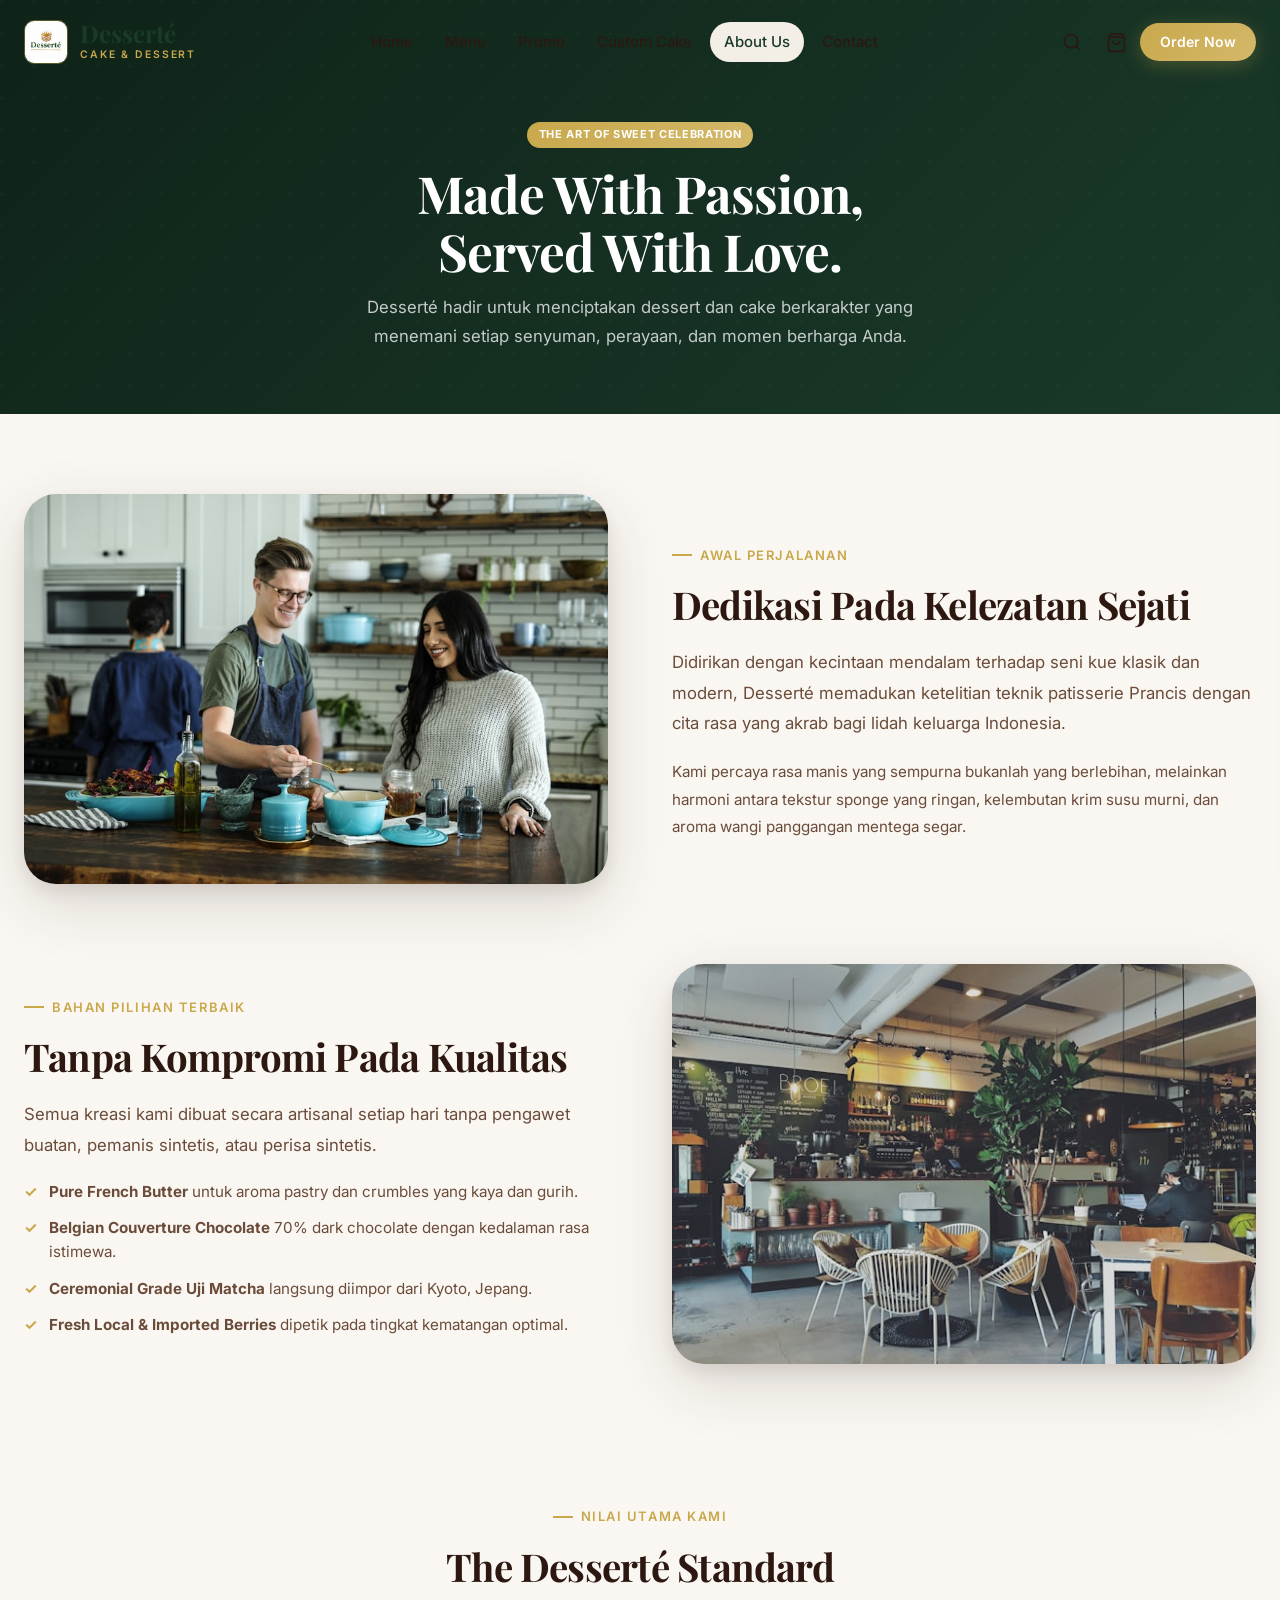
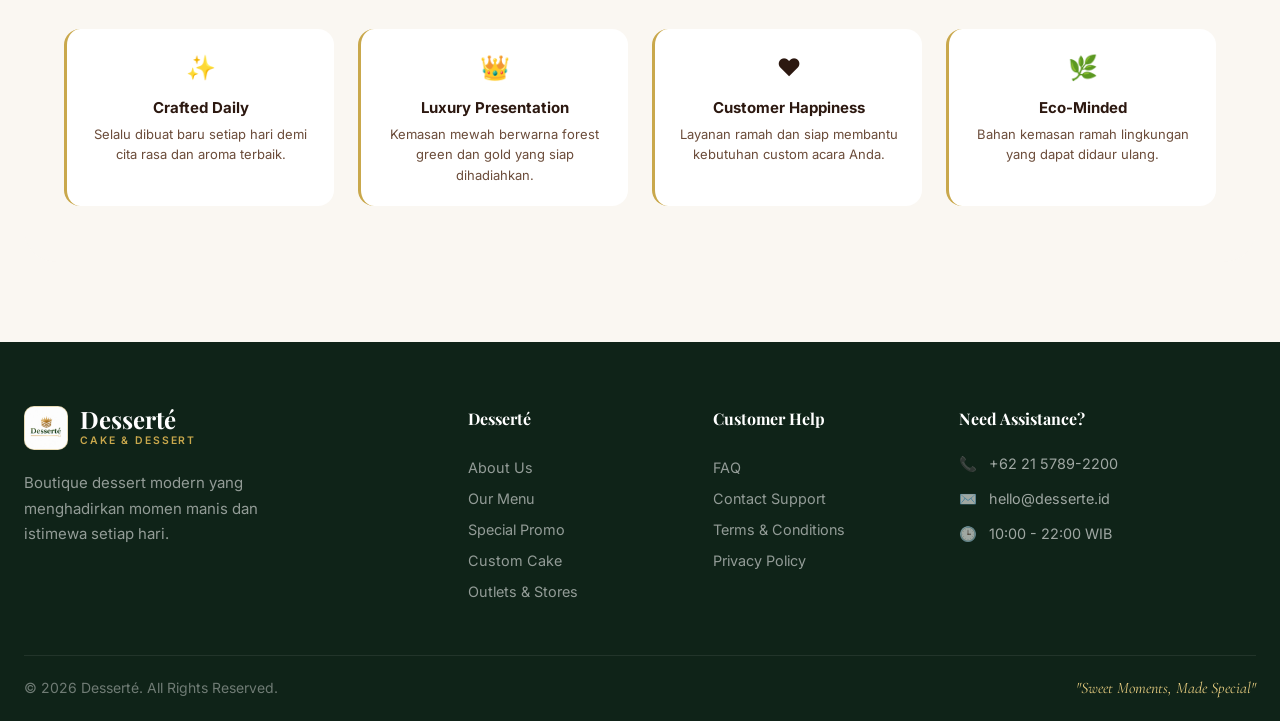
==== about.html @ 418880b2 "first commit" ====
<!DOCTYPE html>
<html lang="id">
<head>
  <meta charset="UTF-8">
  <meta name="viewport" content="width=device-width, initial-scale=1.0, viewport-fit=cover">
  <title>About Us — Desserté | Kisah & Filosofi Kami</title>
  <meta name="description" content="Ketahui kisah di balik Desserté — perpaduan teknik patisserie klasik Eropa dengan rasa modern untuk merayakan setiap momen manis Anda.">
  <link rel="icon" type="image/jpeg" href="images/logo/desserte-logo.jpg">

  <!-- Google Fonts -->
  <link rel="preconnect" href="https://fonts.googleapis.com">
  <link rel="preconnect" href="https://fonts.gstatic.com" crossorigin>
  <link href="https://fonts.googleapis.com/css2?family=Cormorant+Garamond:ital,wght@0,400;0,600;1,400;1,600&family=Inter:wght@300;400;500;600;700&family=Playfair+Display:ital,wght@0,400;0,500;0,600;0,700;1,400;1,600&display=swap" rel="stylesheet">

  <link rel="stylesheet" href="src/css/styles.css">
  <link rel="stylesheet" href="src/css/components.css">

  <style>
    .logo-badge { display: flex; align-items: center; gap: 0.75rem; }
    .logo-img { height: 44px; width: 44px; border-radius: 10px; object-fit: cover; border: 1.5px solid rgba(201,168,76,0.4); }
    .nav-brand-title { font-family: var(--font-display); font-size: 1.5rem; font-weight: 700; color: var(--color-primary); line-height: 1; }
    .nav-brand-sub { font-size: 0.65rem; letter-spacing: 0.18em; text-transform: uppercase; color: var(--color-accent); font-weight: 600; margin-top: 2px; }

    .about-hero {
      background: linear-gradient(135deg, var(--green-900) 0%, var(--green-800) 100%);
      color: #FFFFFF;
      padding: 7.5rem 0 4rem;
      text-align: center;
      position: relative;
    }
    .about-hero::after {
      content: '';
      position: absolute;
      inset: 0;
      opacity: 0.04;
      background-image: radial-gradient(circle at 2px 2px, #fff 1px, transparent 0);
      background-size: 32px 32px;
    }

    .story-grid {
      display: grid;
      grid-template-columns: 1fr 1fr;
      gap: 4rem;
      align-items: center;
      margin-bottom: 5rem;
    }
    .story-grid.reverse {
      direction: rtl;
    }
    .story-grid.reverse > * {
      direction: ltr;
    }
    @media (max-width: 850px) {
      .story-grid, .story-grid.reverse {
        grid-template-columns: 1fr;
        gap: 2rem;
        direction: ltr;
      }
    }
  </style>
</head>
<body>

  <!-- Sticky Navbar -->
  <header id="navbar" class="scrolled">
    <div class="navbar-inner">
      <a href="index.html" class="nav-logo" aria-label="Desserté Home">
        <div class="logo-badge">
          <img src="images/logo/desserte-logo.jpg" alt="Desserté Logo" class="logo-img">
          <div>
            <div class="nav-brand-title">Desserté</div>
            <div class="nav-brand-sub">Cake & Dessert</div>
          </div>
        </div>
      </a>

      <nav class="nav-links">
        <a href="index.html" class="nav-link">Home</a>
        <a href="menu.html" class="nav-link">Menu</a>
        <a href="promo.html" class="nav-link">Promo</a>
        <a href="cake.html" class="nav-link">Custom Cake</a>
        <a href="about.html" class="nav-link active">About Us</a>
        <a href="contact.html" class="nav-link">Contact</a>
      </nav>

      <div class="nav-actions">
        <button class="nav-actions-icon" id="search-btn" aria-label="Search">
          <svg width="20" height="20" viewBox="0 0 24 24" fill="none" stroke="currentColor" stroke-width="2"><circle cx="11" cy="11" r="8"/><line x1="21" y1="21" x2="16.65" y2="16.65"/></svg>
        </button>
        <button class="nav-actions-icon" data-action="open-cart" aria-label="Open Cart">
          <svg width="21" height="21" viewBox="0 0 24 24" fill="none" stroke="currentColor" stroke-width="2"><path d="M6 2L3 6v14a2 2 0 002 2h14a2 2 0 002-2V6l-3-4z"/><line x1="3" y1="6" x2="21" y2="6"/><path d="M16 10a4 4 0 01-8 0"/></svg>
          <span class="cart-badge">0</span>
        </button>
        <a href="menu.html" class="btn btn-gold btn-sm hide-mobile">Order Now</a>
        <button id="hamburger" aria-label="Open menu">
          <span></span><span></span><span></span>
        </button>
      </div>
    </div>
  </header>

  <!-- Mobile Drawer Menu -->
  <div id="mobile-menu-overlay"></div>
  <aside id="mobile-menu-drawer">
    <div class="mobile-menu-header">
      <div class="logo-badge">
        <img src="images/logo/desserte-logo.jpg" alt="Desserté" class="logo-img">
        <div>
          <div class="nav-brand-title">Desserté</div>
          <div class="nav-brand-sub">Cake & Dessert</div>
        </div>
      </div>
      <button id="mobile-menu-close" class="btn-icon btn-ghost">✕</button>
    </div>
    <nav style="flex:1;">
      <a href="index.html" class="mobile-nav-link">Home</a>
      <a href="menu.html" class="mobile-nav-link">Menu & Katalog</a>
      <a href="promo.html" class="mobile-nav-link">Special Offers</a>
      <a href="cake.html" class="mobile-nav-link">Custom Cake</a>
      <a href="about.html" class="mobile-nav-link">About Us</a>
      <a href="contact.html" class="mobile-nav-link">Outlets & Stores</a>
      <a href="admin.html" class="mobile-nav-link" style="color:var(--color-accent);font-weight:600">Admin Dashboard</a>
    </nav>
  </aside>

  <!-- Header -->
  <section class="about-hero">
    <div class="container" style="position:relative;z-index:2">
      <span class="badge badge-gold" style="margin-bottom:1rem">The Art of Sweet Celebration</span>
      <h1 class="text-display" style="font-size:clamp(2.25rem,4vw,3.75rem);font-weight:700;margin-bottom:0.75rem">
        Made With Passion,<br>Served With Love.
      </h1>
      <p style="color:rgba(255,255,255,0.75);max-width:620px;margin:0 auto;font-size:1.05rem;line-height:1.7">
        Desserté hadir untuk menciptakan dessert dan cake berkarakter yang menemani setiap senyuman, perayaan, dan momen berharga Anda.
      </p>
    </div>
  </section>

  <!-- Main Content -->
  <main class="section">
    <div class="container">
      
      <!-- Story Block 1 -->
      <div class="story-grid">
        <div style="border-radius:var(--radius-xl);overflow:hidden;box-shadow:var(--shadow-xl);max-height:480px">
          <img src="images/about/chef-baking.jpg" alt="Desserté Pastry Kitchen" style="width:100%;height:100%;object-fit:cover">
        </div>
        <div>
          <span class="section-tag">Awal Perjalanan</span>
          <h2 class="section-title">Dedikasi Pada Kelezatan Sejati</h2>
          <p style="color:var(--color-text-muted);line-height:1.8;margin:1.25rem 0;font-size:1.05rem">
            Didirikan dengan kecintaan mendalam terhadap seni kue klasik dan modern, Desserté memadukan ketelitian teknik patisserie Prancis dengan cita rasa yang akrab bagi lidah keluarga Indonesia.
          </p>
          <p style="color:var(--color-text-muted);line-height:1.8;font-size:0.95rem">
            Kami percaya rasa manis yang sempurna bukanlah yang berlebihan, melainkan harmoni antara tekstur sponge yang ringan, kelembutan krim susu murni, dan aroma wangi panggangan mentega segar.
          </p>
        </div>
      </div>

      <!-- Story Block 2 -->
      <div class="story-grid reverse">
        <div style="border-radius:var(--radius-xl);overflow:hidden;box-shadow:var(--shadow-xl);max-height:480px">
          <img src="images/about/interior-store.jpg" alt="Desserté Boutique Interior" style="width:100%;height:100%;object-fit:cover">
        </div>
        <div>
          <span class="section-tag">Bahan Pilihan Terbaik</span>
          <h2 class="section-title">Tanpa Kompromi Pada Kualitas</h2>
          <p style="color:var(--color-text-muted);line-height:1.8;margin:1.25rem 0;font-size:1.05rem">
            Semua kreasi kami dibuat secara artisanal setiap hari tanpa pengawet buatan, pemanis sintetis, atau perisa sintetis.
          </p>
          <ul style="display:flex;flex-direction:column;gap:0.75rem;color:var(--color-text-muted);font-size:0.95rem">
            <li style="display:flex;gap:0.75rem">
              <span style="color:var(--color-accent);font-weight:bold">✓</span>
              <span><strong>Pure French Butter</strong> untuk aroma pastry dan crumbles yang kaya dan gurih.</span>
            </li>
            <li style="display:flex;gap:0.75rem">
              <span style="color:var(--color-accent);font-weight:bold">✓</span>
              <span><strong>Belgian Couverture Chocolate</strong> 70% dark chocolate dengan kedalaman rasa istimewa.</span>
            </li>
            <li style="display:flex;gap:0.75rem">
              <span style="color:var(--color-accent);font-weight:bold">✓</span>
              <span><strong>Ceremonial Grade Uji Matcha</strong> langsung diimpor dari Kyoto, Jepang.</span>
            </li>
            <li style="display:flex;gap:0.75rem">
              <span style="color:var(--color-accent);font-weight:bold">✓</span>
              <span><strong>Fresh Local & Imported Berries</strong> dipetik pada tingkat kematangan optimal.</span>
            </li>
          </ul>
        </div>
      </div>

      <!-- Four Pillars of Desserté -->
      <div style="background:var(--cream-100);border-radius:var(--radius-xl);padding:3.5rem 2.5rem;text-align:center;margin-top:2rem">
        <span class="section-tag">Nilai Utama Kami</span>
        <h2 class="section-title" style="margin-bottom:2.5rem">The Desserté Standard</h2>
        
        <div class="about-values" style="grid-template-columns:repeat(4,1fr);gap:1.5rem">
          <div class="about-value" style="background:#fff">
            <div class="about-value-icon">✨</div>
            <div class="about-value-title">Crafted Daily</div>
            <div class="about-value-text">Selalu dibuat baru setiap hari demi cita rasa dan aroma terbaik.</div>
          </div>
          <div class="about-value" style="background:#fff">
            <div class="about-value-icon">👑</div>
            <div class="about-value-title">Luxury Presentation</div>
            <div class="about-value-text">Kemasan mewah berwarna forest green dan gold yang siap dihadiahkan.</div>
          </div>
          <div class="about-value" style="background:#fff">
            <div class="about-value-icon">❤️</div>
            <div class="about-value-title">Customer Happiness</div>
            <div class="about-value-text">Layanan ramah dan siap membantu kebutuhan custom acara Anda.</div>
          </div>
          <div class="about-value" style="background:#fff">
            <div class="about-value-icon">🌿</div>
            <div class="about-value-title">Eco-Minded</div>
            <div class="about-value-text">Bahan kemasan ramah lingkungan yang dapat didaur ulang.</div>
          </div>
        </div>
      </div>

    </div>
  </main>

  <!-- Footer -->
  <footer id="footer">
    <div class="container">
      <div class="footer-top">
        <div class="footer-grid">
          <div>
            <div class="logo-badge" style="margin-bottom:1rem">
              <img src="images/logo/desserte-logo.jpg" alt="Desserté" class="logo-img" style="background:#fff">
              <div>
                <div class="nav-brand-title" style="color:#fff">Desserté</div>
                <div class="nav-brand-sub">Cake & Dessert</div>
              </div>
            </div>
            <p class="footer-brand-desc">Boutique dessert modern yang menghadirkan momen manis dan istimewa setiap hari.</p>
          </div>
          <div>
            <h4 class="footer-col-title">Desserté</h4>
            <a href="about.html" class="footer-link">About Us</a>
            <a href="menu.html" class="footer-link">Our Menu</a>
            <a href="promo.html" class="footer-link">Special Promo</a>
            <a href="cake.html" class="footer-link">Custom Cake</a>
            <a href="contact.html" class="footer-link">Outlets & Stores</a>
          </div>
          <div>
            <h4 class="footer-col-title">Customer Help</h4>
            <a href="contact.html" class="footer-link">FAQ</a>
            <a href="contact.html" class="footer-link">Contact Support</a>
            <a href="#" class="footer-link">Terms & Conditions</a>
            <a href="#" class="footer-link">Privacy Policy</a>
          </div>
          <div>
            <h4 class="footer-col-title">Need Assistance?</h4>
            <div class="footer-contact-item"><span>📞</span><span>+62 21 5789-2200</span></div>
            <div class="footer-contact-item"><span>✉️</span><span>hello@desserte.id</span></div>
            <div class="footer-contact-item"><span>🕒</span><span>10:00 - 22:00 WIB</span></div>
          </div>
        </div>
      </div>
      <div class="footer-bottom">
        <div class="footer-copyright">&copy; 2026 Desserté. All Rights Reserved.</div>
        <div class="footer-tagline">"Sweet Moments, Made Special"</div>
      </div>
    </div>
  </footer>

  <!-- Search Modal -->
  <div id="search-overlay" role="dialog" aria-modal="true">
    <div class="search-box">
      <div class="flex-between" style="margin-bottom:1rem">
        <h3 class="text-display" style="font-size:1.25rem">Search Desserté</h3>
        <button id="search-close" class="btn-icon btn-ghost">✕</button>
      </div>
      <div class="search-wrap">
        <svg class="search-icon" width="18" height="18" viewBox="0 0 24 24" fill="none" stroke="currentColor" stroke-width="2"><circle cx="11" cy="11" r="8"/><line x1="21" y1="21" x2="16.65" y2="16.65"/></svg>
        <input type="text" id="search-input" class="search-input" placeholder="Search by cake name...">
      </div>
      <div id="search-results" class="search-results-list"></div>
    </div>
  </div>

  <!-- Cart Drawer -->
  <div id="cart-overlay"></div>
  <aside id="cart-drawer">
    <div class="cart-header">
      <div class="cart-header-title">Your Sweet Cart</div>
      <button id="cart-close" class="btn-icon btn-ghost">✕</button>
    </div>
    <div id="cart-items"></div>
    <div id="cart-empty" class="empty-state" style="display:none">
      <div class="empty-state-icon">🍰</div>
      <div class="empty-state-title">Keranjang Kosong</div>
      <p class="empty-state-text">Silakan pilih produk favorit Anda.</p>
    </div>
    <div class="promo-section-cart">
      <div class="promo-input-wrap">
        <input type="text" id="promo-input" class="input-field" placeholder="Kode Promo" style="text-transform:uppercase">
        <button id="apply-promo-btn" class="btn btn-outline btn-sm">Terapkan</button>
      </div>
      <div id="cart-promo-tag"></div>
    </div>
    <div id="cart-summary-wrap">
      <div class="cart-summary-row"><span>Subtotal</span><span id="cart-subtotal">Rp 0</span></div>
      <div class="cart-summary-row" id="cart-discount-row" style="display:none;color:#059669"><span>Discount</span><span id="cart-discount">- Rp 0</span></div>
      <div class="cart-summary-row"><span>Delivery Fee</span><span id="cart-delivery">Rp 15.000</span></div>
      <div class="cart-summary-row cart-summary-total"><span>Estimated Total</span><span id="cart-total">Rp 0</span></div>
      <button id="checkout-btn" class="btn btn-primary btn-lg" style="width:100%;margin-top:1rem">Proceed to Checkout &rarr;</button>
    </div>
  </aside>

  <!-- Mobile Bottom Nav -->
  <nav id="bottom-nav">
    <div class="nav-items">
      <a href="index.html" class="nav-item">
        <svg viewBox="0 0 24 24" fill="none" stroke="currentColor" stroke-width="2"><path d="M3 9l9-7 9 7v11a2 2 0 01-2 2H5a2 2 0 01-2-2z"/><polyline points="9 22 9 12 15 12 15 22"/></svg>
        <span>Home</span>
      </a>
      <a href="menu.html" class="nav-item">
        <svg viewBox="0 0 24 24" fill="none" stroke="currentColor" stroke-width="2"><line x1="8" y1="6" x2="21" y2="6"/><line x1="8" y1="12" x2="21" y2="12"/><line x1="8" y1="18" x2="21" y2="18"/><line x1="3" y1="6" x2="3.01" y2="6"/><line x1="3" y1="12" x2="3.01" y2="12"/><line x1="3" y1="18" x2="3.01" y2="18"/></svg>
        <span>Menu</span>
      </a>
      <a href="cake.html" class="nav-item">
        <svg viewBox="0 0 24 24" fill="none" stroke="currentColor" stroke-width="2"><path d="M20 21v-8a2 2 0 00-2-2H6a2 2 0 00-2 2v8"/><path d="M4 16s.5-1 2-1 2.5 2 4 2 2.5-2 4-2 2.5 2 4 2 2.5-2 4-2 2-1 2-1"/><path d="M2 21h20"/><path d="M7 8v3"/><path d="M12 5v6"/><path d="M17 8v3"/></svg>
        <span>Custom</span>
      </a>
      <a href="promo.html" class="nav-item">
        <svg viewBox="0 0 24 24" fill="none" stroke="currentColor" stroke-width="2"><polygon points="12 2 15.09 8.26 22 9.27 17 14.14 18.18 21.02 12 17.77 5.82 21.02 7 14.14 2 9.27 8.91 8.26 12 2"/></svg>
        <span>Promo</span>
      </a>
      <button class="nav-item" data-action="open-cart" style="background:none;border:none">
        <svg viewBox="0 0 24 24" fill="none" stroke="currentColor" stroke-width="2"><path d="M6 2L3 6v14a2 2 0 002 2h14a2 2 0 002-2V6l-3-4z"/><line x1="3" y1="6" x2="21" y2="6"/><path d="M16 10a4 4 0 01-8 0"/></svg>
        <span>Cart</span>
      </button>
    </div>
  </nav>

  <div id="toast-container"></div>

  <script src="src/data/data.js"></script>
  <script src="src/js/navbar.js"></script>
  <script src="src/js/cart.js"></script>
  <script src="src/js/products.js"></script>
</body>
</html>
---- src/css/styles.css ----
/* =============================================================================
   DESSERTÉ — Global Styles
   Design System: Colors, Typography, Utilities
   ============================================================================= */

@import url('https://fonts.googleapis.com/css2?family=Playfair+Display:ital,wght@0,400;0,500;0,600;0,700;1,400;1,600&family=Inter:wght@300;400;500;600;700&family=Cormorant+Garamond:ital,wght@0,400;0,500;1,400;1,600&display=swap');

/* ---------------------------------------------------------------------------
   CSS CUSTOM PROPERTIES
   --------------------------------------------------------------------------- */

:root {
  /* Brand Colors */
  --green-900: #0F2318;
  --green-800: #1A3A2A;
  --green-700: #24503A;
  --green-600: #2D6448;
  --green-500: #3A7A58;
  --green-400: #52976E;
  --green-100: #E8F0EB;

  --gold-500: #C9A84C;
  --gold-400: #D4B96A;
  --gold-300: #E2C97E;
  --gold-200: #EDD9A0;
  --gold-100: #F8F0D8;

  --cream-100: #FAF7F2;
  --cream-200: #F4EFE6;
  --cream-300: #ECE5D8;

  --brown-900: #2C1810;
  --brown-700: #4A2E22;
  --brown-500: #6B4C3A;
  --brown-300: #9A7B6A;
  --brown-100: #D5C4BB;

  --white: #FFFFFF;
  --black: #0A0A0A;

  /* Semantic */
  --color-bg: var(--cream-100);
  --color-surface: var(--white);
  --color-primary: var(--green-800);
  --color-primary-dark: var(--green-900);
  --color-primary-light: var(--green-700);
  --color-accent: var(--gold-500);
  --color-accent-light: var(--gold-300);
  --color-text: var(--brown-900);
  --color-text-muted: var(--brown-500);
  --color-border: var(--cream-300);

  /* Typography */
  --font-display: 'Playfair Display', serif;
  --font-body: 'Inter', sans-serif;
  --font-accent: 'Cormorant Garamond', serif;

  /* Spacing */
  --section-py: 5rem;
  --container-max: 1280px;
  --container-px: 1.5rem;

  /* Radius */
  --radius-sm: 8px;
  --radius-md: 16px;
  --radius-lg: 24px;
  --radius-xl: 32px;
  --radius-full: 9999px;

  /* Shadows */
  --shadow-sm: 0 1px 3px rgba(44, 24, 16, 0.08), 0 1px 2px rgba(44, 24, 16, 0.04);
  --shadow-md: 0 4px 16px rgba(44, 24, 16, 0.10), 0 2px 4px rgba(44, 24, 16, 0.06);
  --shadow-lg: 0 10px 40px rgba(44, 24, 16, 0.12), 0 4px 8px rgba(44, 24, 16, 0.06);
  --shadow-xl: 0 20px 60px rgba(44, 24, 16, 0.15), 0 8px 16px rgba(44, 24, 16, 0.08);
  --shadow-green: 0 4px 24px rgba(26, 58, 42, 0.25);
  --shadow-gold: 0 4px 20px rgba(201, 168, 76, 0.3);

  /* Transitions */
  --transition-fast: 150ms cubic-bezier(0.4, 0, 0.2, 1);
  --transition-base: 250ms cubic-bezier(0.4, 0, 0.2, 1);
  --transition-slow: 400ms cubic-bezier(0.4, 0, 0.2, 1);
  --transition-spring: 500ms cubic-bezier(0.34, 1.56, 0.64, 1);

  /* Z-Index */
  --z-dropdown: 100;
  --z-sticky: 200;
  --z-drawer: 300;
  --z-modal: 400;
  --z-toast: 500;
}

/* ---------------------------------------------------------------------------
   BASE RESET & DEFAULTS
   --------------------------------------------------------------------------- */

*, *::before, *::after {
  box-sizing: border-box;
  margin: 0;
  padding: 0;
}

html {
  scroll-behavior: smooth;
  font-size: 16px;
  -webkit-text-size-adjust: 100%;
}

body {
  font-family: var(--font-body);
  color: var(--color-text);
  background-color: var(--color-bg);
  line-height: 1.6;
  -webkit-font-smoothing: antialiased;
  -moz-osx-font-smoothing: grayscale;
  overflow-x: hidden;
}

img {
  max-width: 100%;
  height: auto;
  display: block;
}

a {
  color: inherit;
  text-decoration: none;
}

button {
  cursor: pointer;
  border: none;
  background: none;
  font-family: inherit;
}

ul, ol {
  list-style: none;
}

input, textarea, select {
  font-family: inherit;
  font-size: inherit;
}

/* ---------------------------------------------------------------------------
   TYPOGRAPHY
   --------------------------------------------------------------------------- */

.text-display {
  font-family: var(--font-display);
  line-height: 1.15;
  letter-spacing: -0.02em;
}

.text-accent-font {
  font-family: var(--font-accent);
  line-height: 1.3;
}

.text-xs { font-size: 0.75rem; }
.text-sm { font-size: 0.875rem; }
.text-base { font-size: 1rem; }
.text-lg { font-size: 1.125rem; }
.text-xl { font-size: 1.25rem; }
.text-2xl { font-size: 1.5rem; }
.text-3xl { font-size: 1.875rem; }
.text-4xl { font-size: 2.25rem; }
.text-5xl { font-size: 3rem; }
.text-6xl { font-size: 3.75rem; }
.text-7xl { font-size: 4.5rem; }

/* ---------------------------------------------------------------------------
   LAYOUT UTILITIES
   --------------------------------------------------------------------------- */

.container {
  max-width: var(--container-max);
  margin: 0 auto;
  padding: 0 var(--container-px);
}

.section {
  padding: var(--section-py) 0;
}

.section-sm {
  padding: 3rem 0;
}

.grid {
  display: grid;
}

.flex {
  display: flex;
}

.flex-center {
  display: flex;
  align-items: center;
  justify-content: center;
}

.flex-between {
  display: flex;
  align-items: center;
  justify-content: space-between;
}

/* ---------------------------------------------------------------------------
   SECTION HEADERS
   --------------------------------------------------------------------------- */

.section-tag {
  display: inline-flex;
  align-items: center;
  gap: 0.5rem;
  font-size: 0.8125rem;
  font-weight: 600;
  letter-spacing: 0.12em;
  text-transform: uppercase;
  color: var(--color-accent);
  margin-bottom: 1rem;
}

.section-tag::before {
  content: '';
  width: 20px;
  height: 1.5px;
  background: var(--color-accent);
}

.section-title {
  font-family: var(--font-display);
  font-size: clamp(1.75rem, 3vw, 2.75rem);
  font-weight: 700;
  color: var(--color-text);
  line-height: 1.2;
  letter-spacing: -0.02em;
}

.section-subtitle {
  font-size: 1.0625rem;
  color: var(--color-text-muted);
  line-height: 1.7;
  max-width: 540px;
}

/* ---------------------------------------------------------------------------
   BUTTONS
   --------------------------------------------------------------------------- */

.btn {
  display: inline-flex;
  align-items: center;
  justify-content: center;
  gap: 0.5rem;
  padding: 0.75rem 1.75rem;
  border-radius: var(--radius-full);
  font-size: 0.9375rem;
  font-weight: 600;
  transition: all var(--transition-base);
  position: relative;
  overflow: hidden;
  white-space: nowrap;
}

.btn::after {
  content: '';
  position: absolute;
  inset: 0;
  opacity: 0;
  transition: opacity var(--transition-fast);
}

.btn:hover::after {
  opacity: 1;
}

.btn-primary {
  background: var(--color-primary);
  color: var(--white);
  box-shadow: var(--shadow-green);
}

.btn-primary::after {
  background: rgba(255, 255, 255, 0.08);
}

.btn-primary:hover {
  transform: translateY(-2px);
  box-shadow: 0 8px 32px rgba(26, 58, 42, 0.35);
}

.btn-primary:active {
  transform: translateY(0);
}

.btn-outline {
  background: transparent;
  color: var(--color-primary);
  border: 1.5px solid var(--color-primary);
}

.btn-outline:hover {
  background: var(--color-primary);
  color: var(--white);
  transform: translateY(-2px);
  box-shadow: var(--shadow-green);
}

.btn-gold {
  background: linear-gradient(135deg, var(--gold-500), var(--gold-400));
  color: var(--white);
  box-shadow: var(--shadow-gold);
}

.btn-gold:hover {
  transform: translateY(-2px);
  box-shadow: 0 8px 28px rgba(201, 168, 76, 0.4);
}

.btn-ghost {
  background: transparent;
  color: var(--color-text-muted);
  padding: 0.625rem 1rem;
}

.btn-ghost:hover {
  color: var(--color-text);
  background: var(--cream-200);
}

.btn-sm {
  padding: 0.5rem 1.25rem;
  font-size: 0.875rem;
}

.btn-lg {
  padding: 1rem 2.5rem;
  font-size: 1.0625rem;
}

.btn-icon {
  width: 2.75rem;
  height: 2.75rem;
  padding: 0;
  border-radius: var(--radius-full);
  flex-shrink: 0;
}

.btn-icon-sm {
  width: 2.25rem;
  height: 2.25rem;
}

/* ---------------------------------------------------------------------------
   BADGE
   --------------------------------------------------------------------------- */

.badge {
  display: inline-flex;
  align-items: center;
  padding: 0.25rem 0.75rem;
  border-radius: var(--radius-full);
  font-size: 0.6875rem;
  font-weight: 700;
  letter-spacing: 0.06em;
  text-transform: uppercase;
}

.badge-gold {
  background: linear-gradient(135deg, var(--gold-500), var(--gold-400));
  color: var(--white);
}

.badge-green {
  background: var(--color-primary);
  color: var(--white);
}

.badge-new {
  background: linear-gradient(135deg, #2D9CDB, #56CCF2);
  color: var(--white);
}

/* ---------------------------------------------------------------------------
   CARDS
   --------------------------------------------------------------------------- */

.card {
  background: var(--color-surface);
  border-radius: var(--radius-lg);
  box-shadow: var(--shadow-sm);
  overflow: hidden;
  transition: all var(--transition-base);
}

.card:hover {
  box-shadow: var(--shadow-lg);
  transform: translateY(-4px);
}

/* ---------------------------------------------------------------------------
   PRODUCT IMAGE PLACEHOLDER
   --------------------------------------------------------------------------- */

.product-img-wrap {
  position: relative;
  overflow: hidden;
  background: var(--cream-200);
}

.product-img-wrap img {
  width: 100%;
  height: 100%;
  object-fit: cover;
  transition: transform var(--transition-slow);
}

.card:hover .product-img-wrap img {
  transform: scale(1.06);
}

.img-placeholder {
  width: 100%;
  height: 100%;
  display: flex;
  align-items: center;
  justify-content: center;
  font-size: 3rem;
  background: var(--cream-200);
}

/* ---------------------------------------------------------------------------
   STAR RATING
   --------------------------------------------------------------------------- */

.stars {
  display: inline-flex;
  gap: 2px;
  color: var(--gold-500);
  font-size: 0.875rem;
}

/* ---------------------------------------------------------------------------
   FORM ELEMENTS
   --------------------------------------------------------------------------- */

.input-group {
  display: flex;
  flex-direction: column;
  gap: 0.375rem;
}

.input-label {
  font-size: 0.875rem;
  font-weight: 600;
  color: var(--color-text);
}

.input-field {
  width: 100%;
  padding: 0.75rem 1rem;
  border: 1.5px solid var(--color-border);
  border-radius: var(--radius-md);
  font-size: 0.9375rem;
  color: var(--color-text);
  background: var(--white);
  transition: all var(--transition-fast);
  outline: none;
}

.input-field:focus {
  border-color: var(--color-primary);
  box-shadow: 0 0 0 3px rgba(26, 58, 42, 0.1);
}

.input-field::placeholder {
  color: var(--brown-300);
}

.input-field.error {
  border-color: #E53E3E;
  box-shadow: 0 0 0 3px rgba(229, 62, 62, 0.1);
}

.error-msg {
  font-size: 0.8125rem;
  color: #E53E3E;
}

/* ---------------------------------------------------------------------------
   QUANTITY SELECTOR
   --------------------------------------------------------------------------- */

.qty-selector {
  display: inline-flex;
  align-items: center;
  gap: 0;
  border: 1.5px solid var(--color-border);
  border-radius: var(--radius-full);
  overflow: hidden;
  background: var(--white);
}

.qty-btn {
  width: 36px;
  height: 36px;
  display: flex;
  align-items: center;
  justify-content: center;
  font-size: 1.125rem;
  font-weight: 500;
  color: var(--color-text);
  transition: all var(--transition-fast);
  border: none;
  background: none;
  cursor: pointer;
}

.qty-btn:hover {
  background: var(--color-primary);
  color: var(--white);
}

.qty-value {
  min-width: 36px;
  text-align: center;
  font-size: 0.9375rem;
  font-weight: 600;
}

/* ---------------------------------------------------------------------------
   CAROUSEL / SLIDER
   --------------------------------------------------------------------------- */

.carousel-wrap {
  position: relative;
  overflow: hidden;
}

.carousel-track {
  display: flex;
  gap: 1.5rem;
  transition: transform var(--transition-slow);
}

.carousel-nav {
  display: flex;
  gap: 0.5rem;
}

.carousel-btn {
  width: 44px;
  height: 44px;
  border-radius: var(--radius-full);
  background: var(--white);
  border: 1.5px solid var(--color-border);
  display: flex;
  align-items: center;
  justify-content: center;
  cursor: pointer;
  transition: all var(--transition-base);
  color: var(--color-text);
}

.carousel-btn:hover {
  background: var(--color-primary);
  border-color: var(--color-primary);
  color: var(--white);
}

/* ---------------------------------------------------------------------------
   SCROLLBAR (Webkit)
   --------------------------------------------------------------------------- */

::-webkit-scrollbar {
  width: 6px;
  height: 6px;
}

::-webkit-scrollbar-track {
  background: var(--cream-200);
}

::-webkit-scrollbar-thumb {
  background: var(--brown-300);
  border-radius: 3px;
}

::-webkit-scrollbar-thumb:hover {
  background: var(--brown-500);
}

/* ---------------------------------------------------------------------------
   TOAST NOTIFICATIONS
   --------------------------------------------------------------------------- */

#toast-container {
  position: fixed;
  bottom: 1.5rem;
  right: 1.5rem;
  z-index: var(--z-toast);
  display: flex;
  flex-direction: column;
  gap: 0.75rem;
  pointer-events: none;
}

.toast {
  background: var(--color-primary);
  color: var(--white);
  padding: 0.875rem 1.25rem;
  border-radius: var(--radius-md);
  font-size: 0.9375rem;
  font-weight: 500;
  box-shadow: var(--shadow-lg);
  display: flex;
  align-items: center;
  gap: 0.75rem;
  pointer-events: all;
  animation: toastIn 0.4s var(--transition-spring) forwards;
  max-width: 360px;
}

.toast.leaving {
  animation: toastOut 0.3s ease forwards;
}

.toast-success {
  background: #1A3A2A;
  border-left: 3px solid var(--gold-500);
}

.toast-error {
  background: #7F1D1D;
  border-left: 3px solid #FCA5A5;
}

@keyframes toastIn {
  from { opacity: 0; transform: translateX(100%); }
  to { opacity: 1; transform: translateX(0); }
}

@keyframes toastOut {
  from { opacity: 1; transform: translateX(0); }
  to { opacity: 0; transform: translateX(100%); }
}

/* ---------------------------------------------------------------------------
   MODAL OVERLAY
   --------------------------------------------------------------------------- */

.overlay {
  position: fixed;
  inset: 0;
  background: rgba(15, 35, 24, 0.6);
  z-index: var(--z-modal);
  display: flex;
  align-items: center;
  justify-content: center;
  padding: 1.5rem;
  opacity: 0;
  pointer-events: none;
  transition: opacity var(--transition-base);
  backdrop-filter: blur(4px);
}

.overlay.active {
  opacity: 1;
  pointer-events: all;
}

.modal {
  background: var(--white);
  border-radius: var(--radius-xl);
  max-width: 900px;
  width: 100%;
  max-height: 90vh;
  overflow-y: auto;
  box-shadow: var(--shadow-xl);
  transform: scale(0.96) translateY(20px);
  transition: transform var(--transition-slow);
}

.overlay.active .modal {
  transform: scale(1) translateY(0);
}

/* ---------------------------------------------------------------------------
   DRAWER (Cart)
   --------------------------------------------------------------------------- */

#cart-overlay {
  position: fixed;
  inset: 0;
  background: rgba(15, 35, 24, 0.5);
  z-index: var(--z-drawer);
  opacity: 0;
  pointer-events: none;
  transition: opacity var(--transition-base);
}

#cart-overlay.active {
  opacity: 1;
  pointer-events: all;
}

#cart-drawer {
  position: fixed;
  top: 0;
  right: -480px;
  width: 440px;
  max-width: 100vw;
  height: 100%;
  background: var(--white);
  z-index: var(--z-drawer);
  display: flex;
  flex-direction: column;
  box-shadow: -4px 0 40px rgba(15, 35, 24, 0.15);
  transition: right var(--transition-slow);
}

#cart-drawer.active {
  right: 0;
}

/* ---------------------------------------------------------------------------
   LOADING SKELETON
   --------------------------------------------------------------------------- */

.skeleton {
  background: linear-gradient(90deg, var(--cream-200) 25%, var(--cream-300) 50%, var(--cream-200) 75%);
  background-size: 200% 100%;
  animation: shimmer 1.4s infinite;
  border-radius: var(--radius-sm);
}

@keyframes shimmer {
  0% { background-position: 200% 0; }
  100% { background-position: -200% 0; }
}

/* ---------------------------------------------------------------------------
   PAGE TRANSITIONS
   --------------------------------------------------------------------------- */

.page-transition {
  animation: fadeUp 0.5s ease forwards;
}

@keyframes fadeUp {
  from { opacity: 0; transform: translateY(24px); }
  to { opacity: 1; transform: translateY(0); }
}

/* ---------------------------------------------------------------------------
   ANIMATIONS
   --------------------------------------------------------------------------- */

@keyframes float {
  0%, 100% { transform: translateY(0); }
  50% { transform: translateY(-12px); }
}

@keyframes pulse-gold {
  0%, 100% { box-shadow: 0 0 0 0 rgba(201, 168, 76, 0.4); }
  50% { box-shadow: 0 0 0 12px rgba(201, 168, 76, 0); }
}

@keyframes rotate-slow {
  from { transform: rotate(0deg); }
  to { transform: rotate(360deg); }
}

@keyframes scaleIn {
  from { transform: scale(0.9); opacity: 0; }
  to { transform: scale(1); opacity: 1; }
}

/* ---------------------------------------------------------------------------
   DIVIDER
   --------------------------------------------------------------------------- */

.divider {
  display: flex;
  align-items: center;
  gap: 1rem;
  color: var(--color-text-muted);
  font-size: 0.875rem;
}

.divider::before, .divider::after {
  content: '';
  flex: 1;
  height: 1px;
  background: var(--color-border);
}

/* ---------------------------------------------------------------------------
   RESPONSIVE UTILITIES
   --------------------------------------------------------------------------- */

.hide-mobile { display: block; }
.show-mobile { display: none; }

@media (max-width: 768px) {
  :root {
    --section-py: 3.5rem;
    --container-px: 1rem;
  }

  .hide-mobile { display: none !important; }
  .show-mobile { display: block !important; }
  .show-mobile-flex { display: flex !important; }
}

/* ---------------------------------------------------------------------------
   PAGE TABS / NAVIGATION
   --------------------------------------------------------------------------- */

.tab-list {
  display: flex;
  gap: 0.25rem;
  background: var(--cream-200);
  padding: 0.375rem;
  border-radius: var(--radius-full);
  overflow-x: auto;
  scrollbar-width: none;
}

.tab-list::-webkit-scrollbar {
  display: none;
}

.tab-btn {
  padding: 0.5rem 1.25rem;
  border-radius: var(--radius-full);
  font-size: 0.9rem;
  font-weight: 500;
  color: var(--color-text-muted);
  white-space: nowrap;
  transition: all var(--transition-fast);
  cursor: pointer;
  border: none;
  background: transparent;
}

.tab-btn.active {
  background: var(--color-primary);
  color: var(--white);
  box-shadow: var(--shadow-green);
}

.tab-btn:not(.active):hover {
  color: var(--color-text);
  background: var(--cream-300);
}

/* ---------------------------------------------------------------------------
   STEP INDICATOR (Checkout)
   --------------------------------------------------------------------------- */

.steps {
  display: flex;
  align-items: center;
  gap: 0;
}

.step-item {
  display: flex;
  flex-direction: column;
  align-items: center;
  gap: 0.375rem;
  flex: 1;
  position: relative;
}

.step-item:not(:last-child)::after {
  content: '';
  position: absolute;
  top: 18px;
  left: 50%;
  right: -50%;
  height: 2px;
  background: var(--color-border);
  z-index: -1;
}

.step-item.done:not(:last-child)::after,
.step-item.active:not(:last-child)::after {
  background: var(--color-primary);
}

.step-circle {
  width: 36px;
  height: 36px;
  border-radius: 50%;
  background: var(--cream-200);
  border: 2px solid var(--color-border);
  display: flex;
  align-items: center;
  justify-content: center;
  font-size: 0.875rem;
  font-weight: 700;
  color: var(--color-text-muted);
  transition: all var(--transition-base);
  z-index: 1;
}

.step-item.active .step-circle {
  background: var(--color-primary);
  border-color: var(--color-primary);
  color: var(--white);
}

.step-item.done .step-circle {
  background: var(--color-primary);
  border-color: var(--color-primary);
  color: var(--white);
}

.step-label {
  font-size: 0.75rem;
  font-weight: 500;
  color: var(--color-text-muted);
  white-space: nowrap;
}

.step-item.active .step-label,
.step-item.done .step-label {
  color: var(--color-primary);
  font-weight: 600;
}

/* ---------------------------------------------------------------------------
   ADMIN SIDEBAR
   --------------------------------------------------------------------------- */

.admin-sidebar {
  width: 260px;
  background: var(--color-primary-dark);
  color: var(--white);
  display: flex;
  flex-direction: column;
  flex-shrink: 0;
  height: 100vh;
  position: sticky;
  top: 0;
}

.admin-nav-item {
  display: flex;
  align-items: center;
  gap: 0.875rem;
  padding: 0.875rem 1.5rem;
  font-size: 0.9375rem;
  font-weight: 500;
  color: rgba(255, 255, 255, 0.65);
  transition: all var(--transition-fast);
  border-left: 3px solid transparent;
  cursor: pointer;
}

.admin-nav-item:hover,
.admin-nav-item.active {
  background: rgba(255, 255, 255, 0.08);
  color: var(--white);
  border-left-color: var(--gold-500);
}

.admin-nav-item.active {
  background: rgba(201, 168, 76, 0.12);
}

/* ---------------------------------------------------------------------------
   SEARCH BAR
   --------------------------------------------------------------------------- */

.search-wrap {
  position: relative;
  display: flex;
  align-items: center;
}

.search-icon {
  position: absolute;
  left: 1rem;
  color: var(--brown-300);
  pointer-events: none;
}

.search-input {
  width: 100%;
  padding: 0.75rem 1rem 0.75rem 2.75rem;
  border: 1.5px solid var(--color-border);
  border-radius: var(--radius-full);
  font-size: 0.9375rem;
  background: var(--white);
  outline: none;
  transition: all var(--transition-fast);
}

.search-input:focus {
  border-color: var(--color-primary);
  box-shadow: 0 0 0 3px rgba(26, 58, 42, 0.1);
}

/* ---------------------------------------------------------------------------
   MAP PLACEHOLDER
   --------------------------------------------------------------------------- */

.map-placeholder {
  background: var(--cream-200);
  display: flex;
  flex-direction: column;
  align-items: center;
  justify-content: center;
  gap: 1rem;
  color: var(--color-text-muted);
  border-radius: var(--radius-lg);
  font-size: 0.9375rem;
}

/* ---------------------------------------------------------------------------
   PROMO CODE INPUT
   --------------------------------------------------------------------------- */

.promo-input-wrap {
  display: flex;
  gap: 0.5rem;
}

.promo-input-wrap .input-field {
  flex: 1;
  border-radius: var(--radius-full);
}

/* ---------------------------------------------------------------------------
   SELECT / RADIO OPTION CARDS
   --------------------------------------------------------------------------- */

.option-card {
  border: 1.5px solid var(--color-border);
  border-radius: var(--radius-md);
  padding: 1rem;
  cursor: pointer;
  transition: all var(--transition-fast);
  display: flex;
  align-items: center;
  gap: 0.75rem;
}

.option-card:hover {
  border-color: var(--color-primary);
  background: var(--green-100);
}

.option-card.selected {
  border-color: var(--color-primary);
  background: var(--green-100);
  box-shadow: 0 0 0 1px var(--color-primary);
}

.option-radio {
  width: 20px;
  height: 20px;
  border: 2px solid var(--color-border);
  border-radius: 50%;
  display: flex;
  align-items: center;
  justify-content: center;
  flex-shrink: 0;
  transition: all var(--transition-fast);
}

.option-card.selected .option-radio {
  border-color: var(--color-primary);
}

.option-radio::after {
  content: '';
  width: 10px;
  height: 10px;
  border-radius: 50%;
  background: var(--color-primary);
  opacity: 0;
  transform: scale(0);
  transition: all var(--transition-spring);
}

.option-card.selected .option-radio::after {
  opacity: 1;
  transform: scale(1);
}

/* ---------------------------------------------------------------------------
   EMPTY STATE
   --------------------------------------------------------------------------- */

.empty-state {
  display: flex;
  flex-direction: column;
  align-items: center;
  justify-content: center;
  padding: 4rem 2rem;
  text-align: center;
  gap: 1rem;
}

.empty-state-icon {
  width: 80px;
  height: 80px;
  background: var(--cream-200);
  border-radius: 50%;
  display: flex;
  align-items: center;
  justify-content: center;
  font-size: 2rem;
  margin-bottom: 0.5rem;
}

.empty-state-title {
  font-family: var(--font-display);
  font-size: 1.5rem;
  font-weight: 600;
  color: var(--color-text);
}

.empty-state-text {
  color: var(--color-text-muted);
  max-width: 300px;
}

/* ---------------------------------------------------------------------------
   GENDER INPUT / TOGGLE
   --------------------------------------------------------------------------- */

.toggle-group {
  display: flex;
  background: var(--cream-200);
  border-radius: var(--radius-full);
  padding: 0.25rem;
  gap: 0.25rem;
}

.toggle-btn {
  flex: 1;
  padding: 0.5rem 1rem;
  border-radius: var(--radius-full);
  font-size: 0.875rem;
  font-weight: 600;
  color: var(--color-text-muted);
  cursor: pointer;
  transition: all var(--transition-fast);
  text-align: center;
}

.toggle-btn.active {
  background: var(--white);
  color: var(--color-primary);
  box-shadow: var(--shadow-sm);
}

/* ---------------------------------------------------------------------------
   PRICE TAG
   --------------------------------------------------------------------------- */

.price {
  font-family: var(--font-display);
  font-weight: 700;
  color: var(--color-primary);
}

.price-original {
  font-size: 0.875rem;
  color: var(--brown-300);
  text-decoration: line-through;
  font-weight: 400;
}

/* ---------------------------------------------------------------------------
   ACCENT LINE (decorative)
   --------------------------------------------------------------------------- */

.accent-line {
  width: 48px;
  height: 3px;
  background: linear-gradient(to right, var(--gold-500), var(--gold-300));
  border-radius: var(--radius-full);
}

/* ---------------------------------------------------------------------------
   MOBILE BOTTOM NAV
   --------------------------------------------------------------------------- */

#bottom-nav {
  display: none;
  position: fixed;
  bottom: 0;
  left: 0;
  right: 0;
  background: var(--white);
  border-top: 1px solid var(--color-border);
  z-index: var(--z-sticky);
  box-shadow: 0 -4px 20px rgba(44, 24, 16, 0.08);
  padding-bottom: env(safe-area-inset-bottom);
}

#bottom-nav .nav-items {
  display: flex;
  justify-content: space-around;
  padding: 0.5rem 0;
}

#bottom-nav .nav-item {
  display: flex;
  flex-direction: column;
  align-items: center;
  gap: 0.25rem;
  padding: 0.375rem 1rem;
  color: var(--color-text-muted);
  font-size: 0.6875rem;
  font-weight: 500;
  cursor: pointer;
  transition: color var(--transition-fast);
  position: relative;
}

#bottom-nav .nav-item.active {
  color: var(--color-primary);
}

#bottom-nav .nav-item svg {
  width: 22px;
  height: 22px;
}

@media (max-width: 768px) {
  #bottom-nav {
    display: block;
  }

  body {
    padding-bottom: 65px;
  }

  #cart-drawer {
    width: 100%;
    right: -100%;
    top: auto;
    bottom: 0;
    height: 85vh;
    border-radius: var(--radius-xl) var(--radius-xl) 0 0;
  }

  #cart-drawer.active {
    right: 0;
  }
}
---- src/css/components.css ----
/* =============================================================================
   DESSERTÉ — Page-Specific Styles (Supplement to styles.css)
   ============================================================================= */

/* ---------------------------------------------------------------------------
   NAVBAR
   --------------------------------------------------------------------------- */

#navbar {
  position: fixed;
  top: 0;
  left: 0;
  right: 0;
  z-index: var(--z-sticky);
  transition: all var(--transition-base);
  padding: 0;
}

.navbar-inner {
  display: flex;
  align-items: center;
  justify-content: space-between;
  padding: 1.25rem var(--container-px);
  max-width: var(--container-max);
  margin: 0 auto;
  gap: 1.5rem;
}

#navbar.transparent {
  background: transparent;
}

#navbar.transparent .nav-link {
  color: rgba(255, 255, 255, 0.9);
}

#navbar.transparent .nav-link:hover {
  color: var(--white);
}

#navbar.transparent .nav-actions-icon {
  color: rgba(255, 255, 255, 0.9);
}

#navbar.transparent .nav-actions-icon:hover {
  color: var(--white);
  background: rgba(255,255,255,0.15);
}

#navbar.scrolled {
  background: rgba(255, 255, 255, 0.97);
  box-shadow: 0 2px 20px rgba(44, 24, 16, 0.08);
  backdrop-filter: blur(12px);
}

#navbar.scrolled .nav-link {
  color: var(--color-text);
}

#navbar.scrolled .nav-logo-text {
  color: var(--color-primary);
}

.nav-logo {
  display: flex;
  align-items: center;
  gap: 0.625rem;
  flex-shrink: 0;
  text-decoration: none;
}

.nav-logo-img {
  height: 48px;
  width: auto;
  object-fit: contain;
}

.nav-logo-text {
  font-family: var(--font-display);
  font-size: 1.5rem;
  font-weight: 700;
  color: var(--white);
  letter-spacing: -0.01em;
}

.nav-links {
  display: flex;
  align-items: center;
  gap: 0.25rem;
  flex: 1;
  justify-content: center;
}

.nav-link {
  padding: 0.5rem 0.875rem;
  border-radius: var(--radius-full);
  font-size: 0.9375rem;
  font-weight: 500;
  color: var(--color-text);
  transition: all var(--transition-fast);
  text-decoration: none;
  white-space: nowrap;
}

.nav-link:hover, .nav-link.active {
  background: var(--cream-200);
  color: var(--color-primary);
}

#navbar.scrolled .nav-link:hover,
#navbar.scrolled .nav-link.active {
  background: var(--cream-200);
  color: var(--color-primary);
}

#navbar.transparent .nav-link:hover,
#navbar.transparent .nav-link.active {
  background: rgba(255,255,255,0.15);
  color: var(--white);
}

.nav-actions {
  display: flex;
  align-items: center;
  gap: 0.25rem;
  flex-shrink: 0;
}

.nav-actions-icon {
  width: 40px;
  height: 40px;
  border-radius: var(--radius-full);
  display: flex;
  align-items: center;
  justify-content: center;
  color: var(--color-text);
  transition: all var(--transition-fast);
  cursor: pointer;
  position: relative;
  background: none;
  border: none;
}

.nav-actions-icon:hover {
  background: var(--cream-200);
  color: var(--color-primary);
}

.cart-badge {
  position: absolute;
  top: 3px;
  right: 3px;
  width: 18px;
  height: 18px;
  background: var(--color-accent);
  color: var(--white);
  border-radius: 50%;
  font-size: 0.6875rem;
  font-weight: 700;
  display: none;
  align-items: center;
  justify-content: center;
  border: 2px solid var(--white);
}

.nav-order-btn {
  margin-left: 0.5rem;
}

/* Hamburger */
#hamburger {
  display: none;
  flex-direction: column;
  gap: 5px;
  width: 28px;
  padding: 4px;
  background: none;
  border: none;
  cursor: pointer;
}

#hamburger span {
  display: block;
  height: 2px;
  background: var(--white);
  border-radius: 2px;
  transition: all var(--transition-base);
}

#navbar.scrolled #hamburger span {
  background: var(--color-text);
}

/* Mobile Menu */
#mobile-menu-overlay {
  position: fixed;
  inset: 0;
  background: rgba(15, 35, 24, 0.6);
  z-index: var(--z-drawer);
  opacity: 0;
  pointer-events: none;
  transition: opacity var(--transition-base);
  backdrop-filter: blur(4px);
}

#mobile-menu-overlay.active {
  opacity: 1;
  pointer-events: all;
}

#mobile-menu-drawer {
  position: fixed;
  top: 0;
  left: -100%;
  width: 82%;
  max-width: 340px;
  height: 100%;
  background: var(--white);
  z-index: calc(var(--z-drawer) + 1);
  display: flex;
  flex-direction: column;
  transition: left var(--transition-slow);
  box-shadow: 4px 0 40px rgba(15, 35, 24, 0.15);
  overflow-y: auto;
}

#mobile-menu-drawer.active {
  left: 0;
}

.mobile-menu-header {
  padding: 1.5rem;
  border-bottom: 1px solid var(--color-border);
  display: flex;
  align-items: center;
  justify-content: space-between;
}

.mobile-nav-link {
  display: flex;
  align-items: center;
  gap: 1rem;
  padding: 1rem 1.5rem;
  font-size: 1.0625rem;
  font-weight: 500;
  color: var(--color-text);
  border-bottom: 1px solid var(--cream-200);
  text-decoration: none;
  transition: all var(--transition-fast);
}

.mobile-nav-link:hover {
  background: var(--cream-100);
  color: var(--color-primary);
  padding-left: 2rem;
}

/* Search Overlay */
#search-overlay {
  position: fixed;
  inset: 0;
  background: rgba(15, 35, 24, 0.7);
  z-index: var(--z-modal);
  display: flex;
  align-items: flex-start;
  justify-content: center;
  padding-top: 8vh;
  opacity: 0;
  pointer-events: none;
  transition: opacity var(--transition-base);
  backdrop-filter: blur(8px);
}

#search-overlay.active {
  opacity: 1;
  pointer-events: all;
}

.search-box {
  background: var(--white);
  border-radius: var(--radius-xl);
  padding: 1.5rem;
  width: 100%;
  max-width: 600px;
  margin: 0 1.5rem;
  box-shadow: var(--shadow-xl);
}

.search-results-list {
  margin-top: 1rem;
  max-height: 360px;
  overflow-y: auto;
}

.search-result-item {
  display: flex;
  align-items: center;
  gap: 1rem;
  padding: 0.75rem;
  border-radius: var(--radius-md);
  cursor: pointer;
  transition: background var(--transition-fast);
}

.search-result-item:hover {
  background: var(--cream-100);
}

.search-result-img {
  width: 56px;
  height: 56px;
  border-radius: var(--radius-sm);
  overflow: hidden;
  flex-shrink: 0;
  display: flex;
  align-items: center;
  justify-content: center;
}

.search-result-img img {
  width: 100%;
  height: 100%;
  object-fit: cover;
}

.search-result-name { font-weight: 600; }
.search-result-price { color: var(--color-primary); font-size: 0.875rem; }
.search-empty { color: var(--color-text-muted); text-align: center; padding: 1rem; }

/* ---------------------------------------------------------------------------
   HERO SECTION
   --------------------------------------------------------------------------- */

.hero {
  min-height: 100vh;
  position: relative;
  display: flex;
  align-items: center;
  overflow: hidden;
  background: linear-gradient(135deg, var(--green-900) 0%, var(--green-800) 60%, var(--green-700) 100%);
}

.hero-bg-pattern {
  position: absolute;
  inset: 0;
  opacity: 0.04;
  background-image: radial-gradient(circle at 2px 2px, var(--white) 1px, transparent 0);
  background-size: 40px 40px;
}

.hero-content {
  position: relative;
  z-index: 2;
  display: grid;
  grid-template-columns: 1fr 1fr;
  align-items: center;
  gap: 4rem;
  padding: 8rem var(--container-px) 4rem;
  max-width: var(--container-max);
  margin: 0 auto;
  width: 100%;
}

.hero-text .tag {
  display: inline-flex;
  align-items: center;
  gap: 0.625rem;
  background: rgba(201, 168, 76, 0.15);
  border: 1px solid rgba(201, 168, 76, 0.35);
  color: var(--gold-300);
  padding: 0.375rem 1rem;
  border-radius: var(--radius-full);
  font-size: 0.8125rem;
  font-weight: 600;
  letter-spacing: 0.08em;
  text-transform: uppercase;
  margin-bottom: 1.5rem;
}

.hero-headline {
  font-family: var(--font-display);
  font-size: clamp(2.75rem, 5vw, 5rem);
  font-weight: 700;
  color: var(--white);
  line-height: 1.1;
  letter-spacing: -0.03em;
  margin-bottom: 1.5rem;
}

.hero-headline em {
  font-style: italic;
  color: var(--gold-300);
}

.hero-subheadline {
  font-size: 1.125rem;
  color: rgba(255, 255, 255, 0.72);
  line-height: 1.7;
  max-width: 420px;
  margin-bottom: 2.5rem;
}

.hero-ctas {
  display: flex;
  gap: 1rem;
  flex-wrap: wrap;
}

.hero-stats {
  display: flex;
  gap: 2rem;
  margin-top: 3rem;
  padding-top: 2rem;
  border-top: 1px solid rgba(255,255,255,0.12);
}

.hero-stat-num {
  font-family: var(--font-display);
  font-size: 1.875rem;
  font-weight: 700;
  color: var(--gold-300);
}

.hero-stat-label {
  font-size: 0.8125rem;
  color: rgba(255,255,255,0.55);
}

/* Hero visual area */
.hero-visual {
  position: relative;
  display: flex;
  align-items: center;
  justify-content: center;
}

.hero-img-main {
  width: 420px;
  height: 420px;
  border-radius: 50%;
  overflow: hidden;
  border: 4px solid rgba(201, 168, 76, 0.3);
  position: relative;
  box-shadow: 0 0 0 12px rgba(201, 168, 76, 0.08), 0 32px 80px rgba(0,0,0,0.4);
}

.hero-img-main img {
  width: 100%;
  height: 100%;
  object-fit: cover;
}

.hero-img-placeholder {
  width: 100%;
  height: 100%;
  background: linear-gradient(135deg, #2D5A3E, #1A3A2A);
  display: flex;
  align-items: center;
  justify-content: center;
  font-size: 7rem;
}

/* Floating cards */
.hero-float-card {
  position: absolute;
  background: rgba(255,255,255,0.12);
  backdrop-filter: blur(12px);
  border: 1px solid rgba(255,255,255,0.2);
  border-radius: var(--radius-lg);
  padding: 0.875rem 1.125rem;
  display: flex;
  align-items: center;
  gap: 0.75rem;
  animation: float 5s ease-in-out infinite;
  box-shadow: 0 8px 32px rgba(0,0,0,0.2);
  white-space: nowrap;
}

.hero-float-card:nth-child(2) { animation-delay: -1.5s; }
.hero-float-card:nth-child(3) { animation-delay: -3s; }

.hero-float-card-icon {
  width: 44px;
  height: 44px;
  border-radius: var(--radius-sm);
  display: flex;
  align-items: center;
  justify-content: center;
  font-size: 1.5rem;
  background: rgba(255,255,255,0.15);
}

.hero-float-card-label {
  font-size: 0.8125rem;
  color: rgba(255,255,255,0.7);
}

.hero-float-card-name {
  font-weight: 700;
  color: var(--white);
  font-size: 0.9375rem;
}

.float-card-1 { top: 5%; left: -15%; }
.float-card-2 { bottom: 20%; left: -20%; }
.float-card-3 { top: 15%; right: -8%; }

/* ---------------------------------------------------------------------------
   QUICK ORDER SECTION
   --------------------------------------------------------------------------- */

.quick-order {
  background: var(--white);
  padding: 4rem 0;
}

.quick-order-grid {
  display: grid;
  grid-template-columns: repeat(7, 1fr);
  gap: 1rem;
  margin-top: 2.5rem;
}

.category-card {
  display: flex;
  flex-direction: column;
  align-items: center;
  gap: 0.75rem;
  padding: 1.5rem 0.75rem;
  border-radius: var(--radius-lg);
  background: var(--cream-100);
  border: 1.5px solid transparent;
  cursor: pointer;
  transition: all var(--transition-base);
  text-decoration: none;
  color: var(--color-text);
}

.category-card:hover {
  background: var(--green-100);
  border-color: var(--color-primary);
  transform: translateY(-4px);
  box-shadow: var(--shadow-md);
}

.category-icon {
  width: 64px;
  height: 64px;
  background: var(--white);
  border-radius: var(--radius-md);
  display: flex;
  align-items: center;
  justify-content: center;
  font-size: 1.75rem;
  box-shadow: var(--shadow-sm);
  transition: all var(--transition-base);
}

.category-card:hover .category-icon {
  background: var(--color-primary);
  box-shadow: var(--shadow-green);
}

.category-name {
  font-size: 0.875rem;
  font-weight: 600;
  text-align: center;
}

/* ---------------------------------------------------------------------------
   PROMO SECTION
   --------------------------------------------------------------------------- */

.promos-grid {
  display: grid;
  grid-template-columns: 1fr 1fr;
  gap: 1.5rem;
  margin-top: 2.5rem;
}

.promo-card {
  border-radius: var(--radius-xl);
  overflow: hidden;
  position: relative;
  min-height: 260px;
  display: flex;
  flex-direction: column;
  justify-content: flex-end;
  cursor: pointer;
  transition: all var(--transition-base);
}

.promo-card:hover {
  transform: translateY(-4px);
  box-shadow: var(--shadow-xl);
}

.promo-card-bg {
  position: absolute;
  inset: 0;
  background: linear-gradient(135deg, var(--green-800), var(--green-900));
}

.promo-card-pattern {
  position: absolute;
  inset: 0;
  opacity: 0.05;
  background-image: radial-gradient(circle at 2px 2px, var(--white) 1px, transparent 0);
  background-size: 24px 24px;
}

.promo-card-deco {
  position: absolute;
  top: -30px;
  right: -30px;
  width: 200px;
  height: 200px;
  border-radius: 50%;
  background: rgba(201, 168, 76, 0.08);
  border: 1px solid rgba(201, 168, 76, 0.15);
}

.promo-card-content {
  position: relative;
  z-index: 2;
  padding: 2rem;
}

.promo-badge {
  display: inline-block;
  background: linear-gradient(135deg, var(--gold-500), var(--gold-400));
  color: var(--white);
  padding: 0.3rem 0.875rem;
  border-radius: var(--radius-full);
  font-size: 0.6875rem;
  font-weight: 800;
  letter-spacing: 0.1em;
  text-transform: uppercase;
  margin-bottom: 0.875rem;
}

.promo-card-subtitle {
  font-size: 0.8125rem;
  color: rgba(255,255,255,0.55);
  margin-bottom: 0.375rem;
}

.promo-card-title {
  font-family: var(--font-display);
  font-size: 1.625rem;
  font-weight: 700;
  color: var(--white);
  margin-bottom: 0.625rem;
  line-height: 1.2;
}

.promo-card-desc {
  font-size: 0.9rem;
  color: rgba(255,255,255,0.65);
  margin-bottom: 1.5rem;
  line-height: 1.5;
}

/* ---------------------------------------------------------------------------
   PRODUCT CATALOG SECTION
   --------------------------------------------------------------------------- */

.catalog-header {
  display: flex;
  align-items: flex-end;
  justify-content: space-between;
  gap: 2rem;
  flex-wrap: wrap;
}

.products-grid {
  display: grid;
  grid-template-columns: repeat(4, 1fr);
  gap: 1.5rem;
  margin-top: 2rem;
}

.product-card {
  display: flex;
  flex-direction: column;
  position: relative;
}

.product-card .product-img-wrap {
  border-radius: var(--radius-lg) var(--radius-lg) 0 0;
}

.product-badge {
  position: absolute;
  top: 0.875rem;
  left: 0.875rem;
  z-index: 1;
}

.product-card-body {
  padding: 1.25rem;
  display: flex;
  flex-direction: column;
  flex: 1;
}

.product-meta {
  display: flex;
  align-items: center;
  gap: 0.375rem;
  margin-bottom: 0.375rem;
}

.review-count {
  font-size: 0.8rem;
  color: var(--color-text-muted);
}

.product-name {
  font-family: var(--font-display);
  font-size: 1.125rem;
  font-weight: 600;
  margin-bottom: 0.375rem;
  color: var(--color-text);
}

.product-desc {
  font-size: 0.875rem;
  color: var(--color-text-muted);
  line-height: 1.55;
  flex: 1;
  margin-bottom: 1rem;
}

.product-footer {
  display: flex;
  align-items: center;
  justify-content: space-between;
  gap: 0.5rem;
  margin-top: auto;
}

/* ---------------------------------------------------------------------------
   PRODUCT MODAL
   --------------------------------------------------------------------------- */

.product-modal-inner {
  position: relative;
  padding: 2rem;
}

.modal-close-btn {
  position: absolute;
  top: 1.25rem;
  right: 1.25rem;
  width: 40px;
  height: 40px;
  border-radius: 50%;
  background: var(--cream-200);
  display: flex;
  align-items: center;
  justify-content: center;
  cursor: pointer;
  border: none;
  color: var(--color-text);
  transition: all var(--transition-fast);
  z-index: 10;
}

.modal-close-btn:hover {
  background: var(--color-primary);
  color: var(--white);
}

.product-modal-grid {
  display: grid;
  grid-template-columns: 1fr 1fr;
  gap: 2rem;
}

.product-modal-img {
  border-radius: var(--radius-lg);
  overflow: hidden;
  aspect-ratio: 1;
  position: relative;
}

.product-modal-img img {
  width: 100%;
  height: 100%;
  object-fit: cover;
}

.product-modal-details {
  display: flex;
  flex-direction: column;
  gap: 1rem;
}

.product-modal-meta {
  display: flex;
  align-items: center;
  gap: 0.5rem;
}

.product-modal-name {
  font-size: 1.875rem;
  font-weight: 700;
  color: var(--color-text);
  line-height: 1.2;
}

.product-modal-desc {
  color: var(--color-text-muted);
  line-height: 1.7;
  font-size: 0.9375rem;
}

.product-modal-ingredients {
  background: var(--cream-100);
  padding: 0.875rem;
  border-radius: var(--radius-md);
  font-size: 0.875rem;
  display: flex;
  flex-direction: column;
  gap: 0.25rem;
}

.product-modal-sizes .sizes-grid {
  display: flex;
  flex-direction: column;
  gap: 0.625rem;
}

.product-modal-qty {
  display: flex;
  align-items: center;
  justify-content: space-between;
}

.product-modal-notes { }

.product-modal-footer {
  display: flex;
  align-items: center;
  gap: 1rem;
  padding-top: 0.5rem;
  border-top: 1px solid var(--color-border);
  margin-top: auto;
}

.product-modal-related {
  margin-top: 2rem;
  padding-top: 2rem;
  border-top: 1px solid var(--color-border);
}

.related-grid {
  display: grid;
  grid-template-columns: repeat(3, 1fr);
  gap: 1rem;
}

.related-card {
  border-radius: var(--radius-md);
  overflow: hidden;
  transition: all var(--transition-base);
}

.related-card:hover {
  transform: translateY(-3px);
  box-shadow: var(--shadow-md);
}

.related-img {
  aspect-ratio: 1;
  overflow: hidden;
  border-radius: var(--radius-md) var(--radius-md) 0 0;
  display: flex;
  align-items: center;
  justify-content: center;
}

.related-img img {
  width: 100%;
  height: 100%;
  object-fit: cover;
}

.related-name {
  font-size: 0.875rem;
  font-weight: 600;
  padding: 0.5rem 0.25rem 0.125rem;
}

.related-price {
  font-size: 0.8125rem;
  color: var(--color-primary);
  font-weight: 600;
  padding: 0 0.25rem;
}

/* ---------------------------------------------------------------------------
   BEST SELLERS SECTION
   --------------------------------------------------------------------------- */

.best-sellers-track-wrap {
  overflow: hidden;
  margin: 0 -1.5rem;
  padding: 0 1.5rem;
}

.best-sellers-track {
  display: flex;
  gap: 1.5rem;
  transition: transform var(--transition-slow);
}

.bs-card {
  background: var(--white);
  border-radius: var(--radius-lg);
  padding: 1.25rem;
  box-shadow: var(--shadow-sm);
  transition: all var(--transition-base);
}

.bs-card:hover {
  box-shadow: var(--shadow-lg);
  transform: translateY(-4px);
}

/* ---------------------------------------------------------------------------
   ABOUT SECTION
   --------------------------------------------------------------------------- */

.about-grid {
  display: grid;
  grid-template-columns: 1fr 1fr;
  gap: 5rem;
  align-items: center;
}

.about-images {
  position: relative;
}

.about-img-main {
  width: 100%;
  height: 480px;
  border-radius: var(--radius-xl);
  overflow: hidden;
  box-shadow: var(--shadow-xl);
}

.about-img-main img {
  width: 100%;
  height: 100%;
  object-fit: cover;
}

.about-img-accent {
  position: absolute;
  bottom: -2rem;
  right: -2rem;
  width: 200px;
  height: 200px;
  border-radius: var(--radius-xl);
  overflow: hidden;
  border: 4px solid var(--white);
  box-shadow: var(--shadow-lg);
}

.about-img-accent img {
  width: 100%;
  height: 100%;
  object-fit: cover;
}

.about-values {
  display: grid;
  grid-template-columns: 1fr 1fr;
  gap: 1rem;
  margin-top: 2rem;
}

.about-value {
  padding: 1.25rem;
  background: var(--cream-100);
  border-radius: var(--radius-md);
  border-left: 3px solid var(--gold-500);
}

.about-value-icon { font-size: 1.5rem; margin-bottom: 0.5rem; }
.about-value-title { font-weight: 700; font-size: 0.9375rem; margin-bottom: 0.25rem; }
.about-value-text { font-size: 0.8125rem; color: var(--color-text-muted); }

/* ---------------------------------------------------------------------------
   REVIEWS SECTION
   --------------------------------------------------------------------------- */

.reviews-track-wrap {
  overflow: hidden;
  margin: 0 -0.75rem;
  padding: 0 0.75rem;
}

.reviews-track {
  display: flex;
  gap: 1.5rem;
  transition: transform var(--transition-slow);
}

.review-card {
  flex-shrink: 0;
  width: 360px;
  background: var(--white);
  border-radius: var(--radius-xl);
  padding: 1.75rem;
  box-shadow: var(--shadow-md);
  display: flex;
  flex-direction: column;
  gap: 1rem;
  border: 1px solid var(--cream-200);
}

.review-header {
  display: flex;
  align-items: center;
  gap: 1rem;
}

.review-avatar {
  width: 48px;
  height: 48px;
  background: linear-gradient(135deg, var(--green-800), var(--green-600));
  color: var(--white);
  border-radius: 50%;
  display: flex;
  align-items: center;
  justify-content: center;
  font-weight: 700;
  font-size: 0.9375rem;
  flex-shrink: 0;
}

.review-name { font-weight: 700; font-size: 0.9375rem; }
.review-product { font-size: 0.8125rem; color: var(--color-text-muted); }

.review-text {
  font-size: 0.9375rem;
  line-height: 1.7;
  color: var(--color-text);
  font-style: italic;
}

.review-text::before { content: '"'; }
.review-text::after { content: '"'; }

/* ---------------------------------------------------------------------------
   INSTAGRAM SECTION
   --------------------------------------------------------------------------- */

.instagram-section {
  background: var(--white);
}

.instagram-grid {
  display: grid;
  grid-template-columns: repeat(6, 1fr);
  gap: 0.75rem;
  margin-top: 2.5rem;
}

.instagram-item {
  aspect-ratio: 1;
  border-radius: var(--radius-md);
  overflow: hidden;
  background: var(--cream-200);
  display: flex;
  align-items: center;
  justify-content: center;
  font-size: 2rem;
  position: relative;
  cursor: pointer;
  transition: all var(--transition-base);
}

.instagram-item::after {
  content: '';
  position: absolute;
  inset: 0;
  background: rgba(26, 58, 42, 0);
  transition: background var(--transition-base);
}

.instagram-item:hover::after {
  background: rgba(26, 58, 42, 0.35);
}

.instagram-item img {
  width: 100%;
  height: 100%;
  object-fit: cover;
}

/* ---------------------------------------------------------------------------
   CART DRAWER
   --------------------------------------------------------------------------- */

.cart-header {
  padding: 1.5rem;
  border-bottom: 1px solid var(--color-border);
  display: flex;
  align-items: center;
  justify-content: space-between;
  flex-shrink: 0;
}

.cart-header-title {
  font-family: var(--font-display);
  font-size: 1.375rem;
  font-weight: 700;
}

#cart-items {
  flex: 1;
  overflow-y: auto;
  padding: 1.25rem;
  display: flex;
  flex-direction: column;
  gap: 1rem;
}

#cart-empty {
  flex-direction: column;
  align-items: center;
  justify-content: center;
  height: 100%;
  gap: 1rem;
  text-align: center;
  padding: 2rem;
}

.cart-item {
  display: flex;
  align-items: center;
  gap: 0.875rem;
  padding: 0.875rem;
  background: var(--cream-100);
  border-radius: var(--radius-md);
}

.cart-item-img {
  width: 72px;
  height: 72px;
  border-radius: var(--radius-sm);
  overflow: hidden;
  flex-shrink: 0;
  display: flex;
  align-items: center;
  justify-content: center;
}

.cart-item-img img {
  width: 100%;
  height: 100%;
  object-fit: cover;
}

.cart-item-info { flex: 1; min-width: 0; }
.cart-item-name { font-weight: 600; font-size: 0.9375rem; white-space: nowrap; overflow: hidden; text-overflow: ellipsis; }
.cart-item-variant { font-size: 0.8125rem; color: var(--color-text-muted); }
.cart-item-price { font-weight: 700; color: var(--color-primary); font-size: 0.9375rem; margin-top: 0.25rem; }

.cart-item-actions {
  display: flex;
  flex-direction: column;
  align-items: center;
  gap: 0.5rem;
  flex-shrink: 0;
}

.cart-item-remove {
  color: var(--brown-300);
  transition: color var(--transition-fast);
  padding: 4px;
  background: none;
  border: none;
  cursor: pointer;
}

.cart-item-remove:hover { color: #E53E3E; }

#cart-summary-wrap {
  padding: 1.25rem;
  border-top: 1px solid var(--color-border);
  flex-shrink: 0;
}

.cart-summary-row {
  display: flex;
  justify-content: space-between;
  align-items: center;
  font-size: 0.9375rem;
  padding: 0.375rem 0;
}

.cart-summary-total {
  font-family: var(--font-display);
  font-size: 1.25rem;
  font-weight: 700;
  color: var(--color-primary);
  padding-top: 0.5rem;
  border-top: 1px solid var(--color-border);
  margin-top: 0.25rem;
}

#cart-promo-tag {
  display: none;
  align-items: center;
  justify-content: space-between;
  background: var(--green-100);
  color: var(--color-primary);
  padding: 0.5rem 0.875rem;
  border-radius: var(--radius-sm);
  font-size: 0.875rem;
  font-weight: 600;
  margin-top: 0.75rem;
}

.promo-section-cart {
  padding: 1rem 1.25rem;
  border-top: 1px solid var(--color-border);
  flex-shrink: 0;
}

/* ---------------------------------------------------------------------------
   CHECKOUT
   --------------------------------------------------------------------------- */

.checkout-layout {
  display: grid;
  grid-template-columns: 1fr 380px;
  gap: 2rem;
  align-items: flex-start;
}

.checkout-form-section {
  background: var(--white);
  border-radius: var(--radius-xl);
  padding: 2rem;
  box-shadow: var(--shadow-sm);
}

.checkout-summary-section {
  position: sticky;
  top: 100px;
  background: var(--white);
  border-radius: var(--radius-xl);
  padding: 1.75rem;
  box-shadow: var(--shadow-sm);
}

.checkout-summary-title {
  font-family: var(--font-display);
  font-size: 1.25rem;
  font-weight: 700;
  margin-bottom: 1.25rem;
}

.checkout-item {
  display: flex;
  align-items: center;
  gap: 0.875rem;
  padding: 0.75rem 0;
  border-bottom: 1px solid var(--cream-200);
}

.checkout-item-img {
  width: 56px;
  height: 56px;
  border-radius: var(--radius-sm);
  background: var(--cream-200);
  overflow: hidden;
  flex-shrink: 0;
}

.checkout-item-img img { width: 100%; height: 100%; object-fit: cover; }

.checkout-steps {
  margin-bottom: 2rem;
}

.form-section-title {
  font-family: var(--font-display);
  font-size: 1.25rem;
  font-weight: 700;
  margin-bottom: 1.5rem;
  color: var(--color-text);
}

.form-grid-2 {
  display: grid;
  grid-template-columns: 1fr 1fr;
  gap: 1rem;
}

/* ---------------------------------------------------------------------------
   CAKE BUILDER
   --------------------------------------------------------------------------- */

.cake-builder-layout {
  display: grid;
  grid-template-columns: 1fr 420px;
  gap: 3rem;
  align-items: flex-start;
}

.cake-builder-options { }

.cake-option-group {
  margin-bottom: 2rem;
}

.cake-option-title {
  font-weight: 700;
  font-size: 1rem;
  margin-bottom: 0.875rem;
  color: var(--color-text);
}

.cake-options-row {
  display: flex;
  flex-wrap: wrap;
  gap: 0.75rem;
}

.cake-option-chip {
  padding: 0.5rem 1.125rem;
  border-radius: var(--radius-full);
  border: 1.5px solid var(--color-border);
  font-size: 0.9rem;
  font-weight: 500;
  cursor: pointer;
  transition: all var(--transition-fast);
  color: var(--color-text);
  background: var(--white);
}

.cake-option-chip:hover {
  border-color: var(--color-primary);
  color: var(--color-primary);
}

.cake-option-chip.selected {
  background: var(--color-primary);
  border-color: var(--color-primary);
  color: var(--white);
}

.cake-preview-card {
  position: sticky;
  top: 100px;
  background: var(--cream-100);
  border-radius: var(--radius-xl);
  padding: 2rem;
  text-align: center;
  border: 1px solid var(--color-border);
}

.cake-preview-visual {
  width: 200px;
  height: 200px;
  margin: 0 auto 1.5rem;
  position: relative;
}

.cake-preview-price {
  font-family: var(--font-display);
  font-size: 2rem;
  font-weight: 700;
  color: var(--color-primary);
  margin: 1rem 0;
}

/* ---------------------------------------------------------------------------
   OUTLET LOCATOR
   --------------------------------------------------------------------------- */

.outlet-layout {
  display: grid;
  grid-template-columns: 400px 1fr;
  gap: 0;
  min-height: 600px;
  border-radius: var(--radius-xl);
  overflow: hidden;
  box-shadow: var(--shadow-lg);
}

.outlet-list {
  background: var(--white);
  overflow-y: auto;
  max-height: 680px;
}

.outlet-list-header {
  padding: 1.5rem;
  border-bottom: 1px solid var(--color-border);
  position: sticky;
  top: 0;
  background: var(--white);
  z-index: 1;
}

.outlet-card {
  padding: 1.5rem;
  border-bottom: 1px solid var(--cream-200);
  cursor: pointer;
  transition: background var(--transition-fast);
}

.outlet-card:hover, .outlet-card.active {
  background: var(--cream-100);
}

.outlet-card.active {
  border-left: 3px solid var(--color-primary);
}

.outlet-name {
  font-family: var(--font-display);
  font-size: 1.0625rem;
  font-weight: 700;
  margin-bottom: 0.5rem;
}

.outlet-detail {
  display: flex;
  gap: 0.5rem;
  align-items: flex-start;
  font-size: 0.875rem;
  color: var(--color-text-muted);
  margin-bottom: 0.375rem;
}

.outlet-map {
  background: var(--cream-200);
}

.outlet-map iframe {
  width: 100%;
  height: 100%;
  border: none;
}

/* ---------------------------------------------------------------------------
   ADMIN DASHBOARD
   --------------------------------------------------------------------------- */

.admin-layout {
  display: flex;
  min-height: 100vh;
  background: var(--cream-100);
}

.admin-main {
  flex: 1;
  display: flex;
  flex-direction: column;
  overflow: hidden;
}

.admin-topbar {
  background: var(--white);
  padding: 1rem 2rem;
  border-bottom: 1px solid var(--color-border);
  display: flex;
  align-items: center;
  justify-content: space-between;
  flex-shrink: 0;
}

.admin-content {
  flex: 1;
  overflow-y: auto;
  padding: 2rem;
}

.stats-grid {
  display: grid;
  grid-template-columns: repeat(4, 1fr);
  gap: 1.5rem;
  margin-bottom: 2rem;
}

.stat-card {
  background: var(--white);
  border-radius: var(--radius-lg);
  padding: 1.5rem;
  box-shadow: var(--shadow-sm);
  border-left: 4px solid var(--color-primary);
}

.stat-card.gold { border-left-color: var(--gold-500); }
.stat-card.teal { border-left-color: #0D9488; }
.stat-card.rose { border-left-color: #E11D48; }

.stat-label { font-size: 0.8125rem; color: var(--color-text-muted); font-weight: 500; text-transform: uppercase; letter-spacing: 0.06em; }
.stat-value { font-family: var(--font-display); font-size: 2rem; font-weight: 700; color: var(--color-text); margin: 0.25rem 0; }
.stat-change { font-size: 0.8125rem; font-weight: 600; }
.stat-change.up { color: #059669; }
.stat-change.down { color: #E11D48; }

.admin-table {
  width: 100%;
  border-collapse: collapse;
  background: var(--white);
  border-radius: var(--radius-lg);
  overflow: hidden;
  box-shadow: var(--shadow-sm);
}

.admin-table th {
  padding: 1rem 1.25rem;
  text-align: left;
  font-size: 0.8125rem;
  font-weight: 700;
  color: var(--color-text-muted);
  text-transform: uppercase;
  letter-spacing: 0.06em;
  background: var(--cream-100);
  border-bottom: 1px solid var(--color-border);
}

.admin-table td {
  padding: 1rem 1.25rem;
  font-size: 0.9375rem;
  border-bottom: 1px solid var(--cream-200);
  vertical-align: middle;
}

.admin-table tr:last-child td { border-bottom: none; }
.admin-table tr:hover td { background: var(--cream-100); }

.order-status {
  padding: 0.25rem 0.75rem;
  border-radius: var(--radius-full);
  font-size: 0.75rem;
  font-weight: 700;
  text-transform: uppercase;
  letter-spacing: 0.05em;
}

.status-processing { background: #FEF3C7; color: #92400E; }
.status-delivered { background: #D1FAE5; color: #065F46; }
.status-preparing { background: #DBEAFE; color: #1E40AF; }
.status-cancelled { background: #FEE2E2; color: #991B1B; }

/* ---------------------------------------------------------------------------
   FOOTER
   --------------------------------------------------------------------------- */

#footer {
  background: var(--green-900);
  color: rgba(255,255,255,0.8);
}

.footer-top {
  padding: 4rem 0 3rem;
}

.footer-grid {
  display: grid;
  grid-template-columns: 2fr 1fr 1fr 1.5fr;
  gap: 3rem;
}

.footer-brand-desc {
  font-size: 0.9375rem;
  line-height: 1.7;
  color: rgba(255,255,255,0.55);
  margin: 1.25rem 0;
  max-width: 280px;
}

.footer-socials {
  display: flex;
  gap: 0.75rem;
}

.footer-social-btn {
  width: 40px;
  height: 40px;
  border-radius: var(--radius-full);
  background: rgba(255,255,255,0.08);
  border: 1px solid rgba(255,255,255,0.15);
  display: flex;
  align-items: center;
  justify-content: center;
  cursor: pointer;
  transition: all var(--transition-base);
  color: rgba(255,255,255,0.7);
  text-decoration: none;
  font-size: 1rem;
}

.footer-social-btn:hover {
  background: var(--gold-500);
  border-color: var(--gold-500);
  color: var(--white);
  transform: translateY(-2px);
}

.footer-col-title {
  font-family: var(--font-display);
  font-size: 1rem;
  font-weight: 700;
  color: var(--white);
  margin-bottom: 1.25rem;
}

.footer-link {
  display: block;
  font-size: 0.9rem;
  color: rgba(255,255,255,0.55);
  padding: 0.25rem 0;
  text-decoration: none;
  transition: color var(--transition-fast);
}

.footer-link:hover {
  color: var(--gold-300);
  padding-left: 0.25rem;
}

.footer-contact-item {
  display: flex;
  gap: 0.75rem;
  align-items: flex-start;
  margin-bottom: 0.75rem;
  font-size: 0.9rem;
  color: rgba(255,255,255,0.6);
}

.footer-bottom {
  border-top: 1px solid rgba(255,255,255,0.08);
  padding: 1.25rem 0;
  display: flex;
  align-items: center;
  justify-content: space-between;
  gap: 1rem;
  flex-wrap: wrap;
}

.footer-copyright {
  font-size: 0.875rem;
  color: rgba(255,255,255,0.4);
}

.footer-tagline {
  font-family: var(--font-accent);
  font-style: italic;
  color: var(--gold-300);
  font-size: 1rem;
}

/* ---------------------------------------------------------------------------
   RESPONSIVE
   --------------------------------------------------------------------------- */

@media (max-width: 1100px) {
  .quick-order-grid { grid-template-columns: repeat(4, 1fr); }
  .products-grid { grid-template-columns: repeat(3, 1fr); }
  .footer-grid { grid-template-columns: 1fr 1fr; gap: 2rem; }
  .instagram-grid { grid-template-columns: repeat(4, 1fr); }
}

@media (max-width: 900px) {
  .hero-content { grid-template-columns: 1fr; text-align: center; }
  .hero-subheadline { margin: 0 auto 2.5rem; }
  .hero-ctas { justify-content: center; }
  .hero-stats { justify-content: center; }
  .hero-visual { display: none; }

  .about-grid { grid-template-columns: 1fr; }
  .checkout-layout { grid-template-columns: 1fr; }
  .checkout-summary-section { position: static; }
  .cake-builder-layout { grid-template-columns: 1fr; }
  .cake-preview-card { position: static; }
  .outlet-layout { grid-template-columns: 1fr; }
  .outlet-map { min-height: 300px; }
  .promos-grid { grid-template-columns: 1fr; }
  .admin-layout { flex-direction: column; }
  .admin-sidebar { width: 100%; height: auto; position: static; }
  .product-modal-grid { grid-template-columns: 1fr; }
  .stats-grid { grid-template-columns: 1fr 1fr; }
}

@media (max-width: 768px) {
  .nav-links { display: none; }
  .nav-order-btn { display: none; }
  #hamburger { display: flex; }
  .products-grid { grid-template-columns: 1fr 1fr; }
  .quick-order-grid { grid-template-columns: repeat(4, 1fr); }
  .instagram-grid { grid-template-columns: repeat(3, 1fr); }
  .about-values { grid-template-columns: 1fr; }
  .form-grid-2 { grid-template-columns: 1fr; }
  .related-grid { grid-template-columns: repeat(3, 1fr); }
  .footer-grid { grid-template-columns: 1fr; }
  .stats-grid { grid-template-columns: 1fr 1fr; }
}

@media (max-width: 480px) {
  .products-grid { grid-template-columns: 1fr 1fr; gap: 0.875rem; }
  .quick-order-grid { grid-template-columns: repeat(4, 1fr); gap: 0.625rem; }
  .category-icon { width: 48px; height: 48px; font-size: 1.375rem; }
  .instagram-grid { grid-template-columns: repeat(3, 1fr); }
  .hero-headline { font-size: 2.25rem; }
  .stats-grid { grid-template-columns: 1fr; }
}
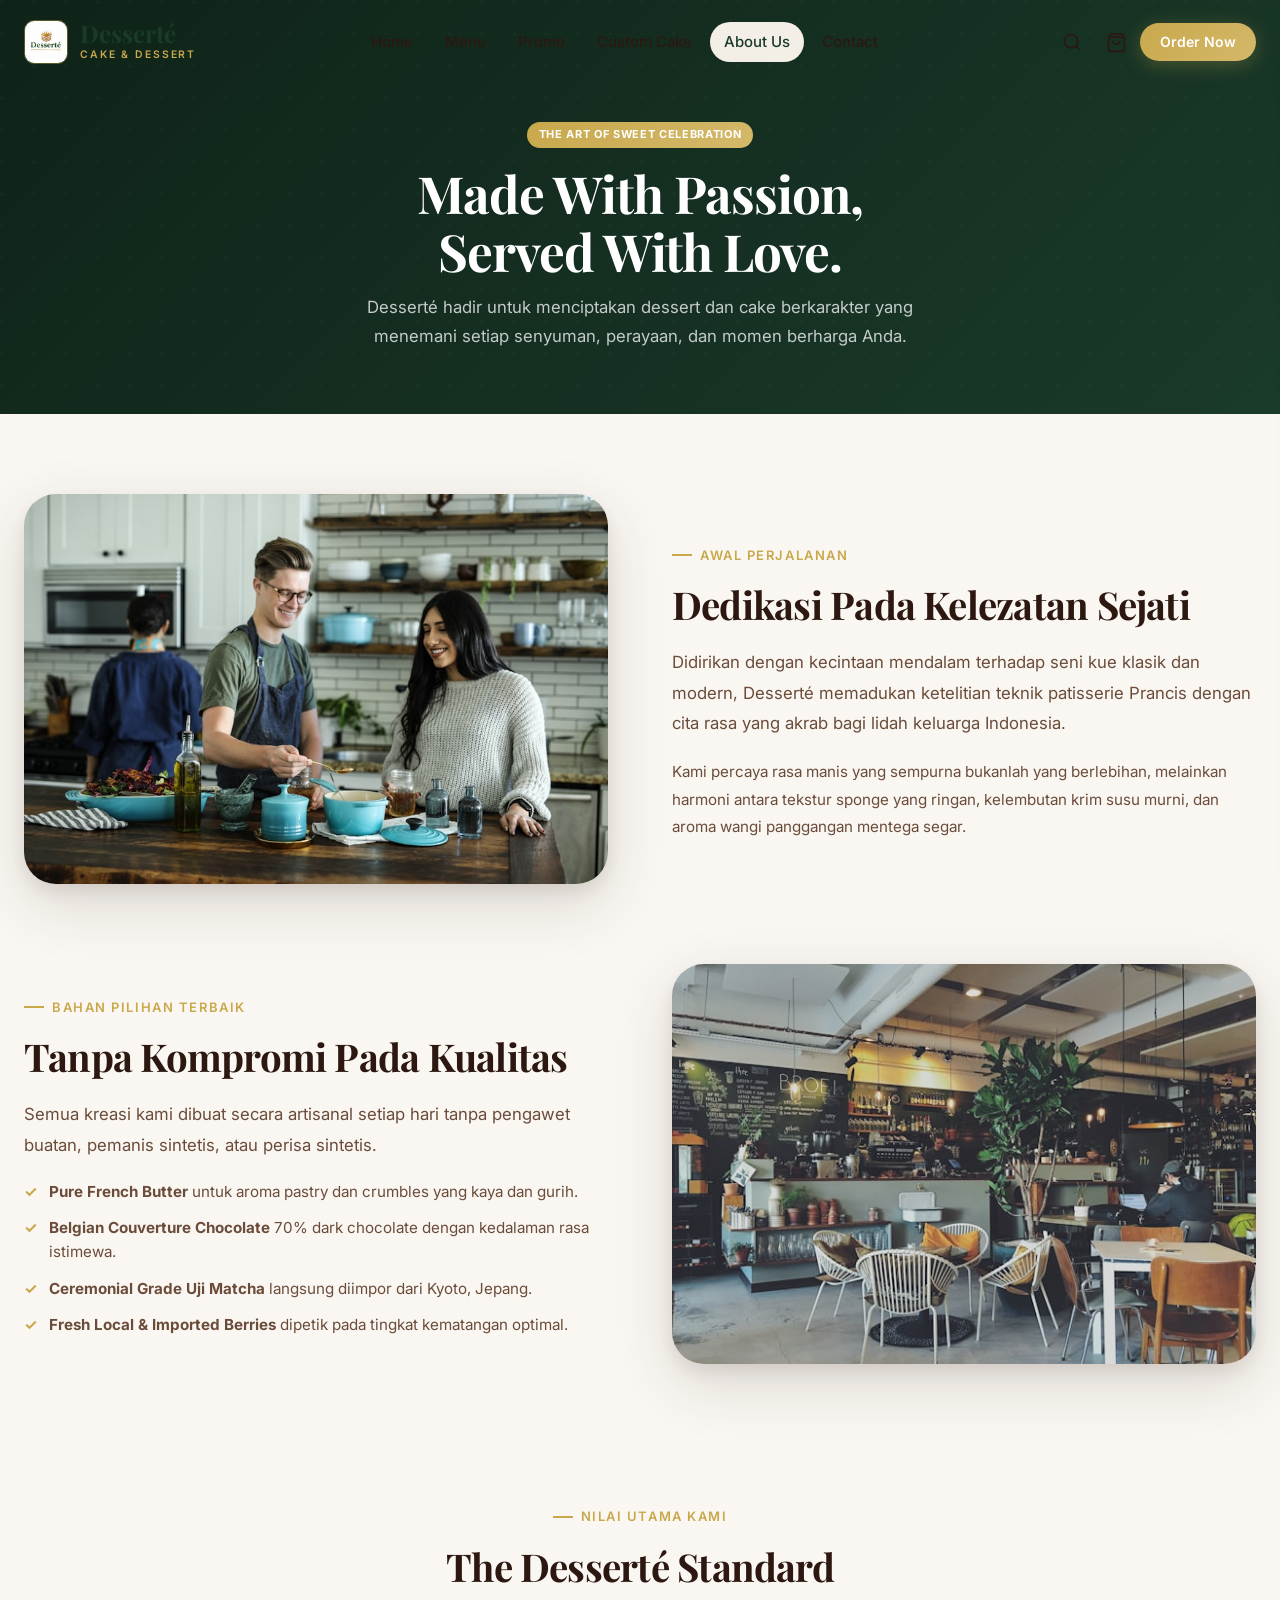
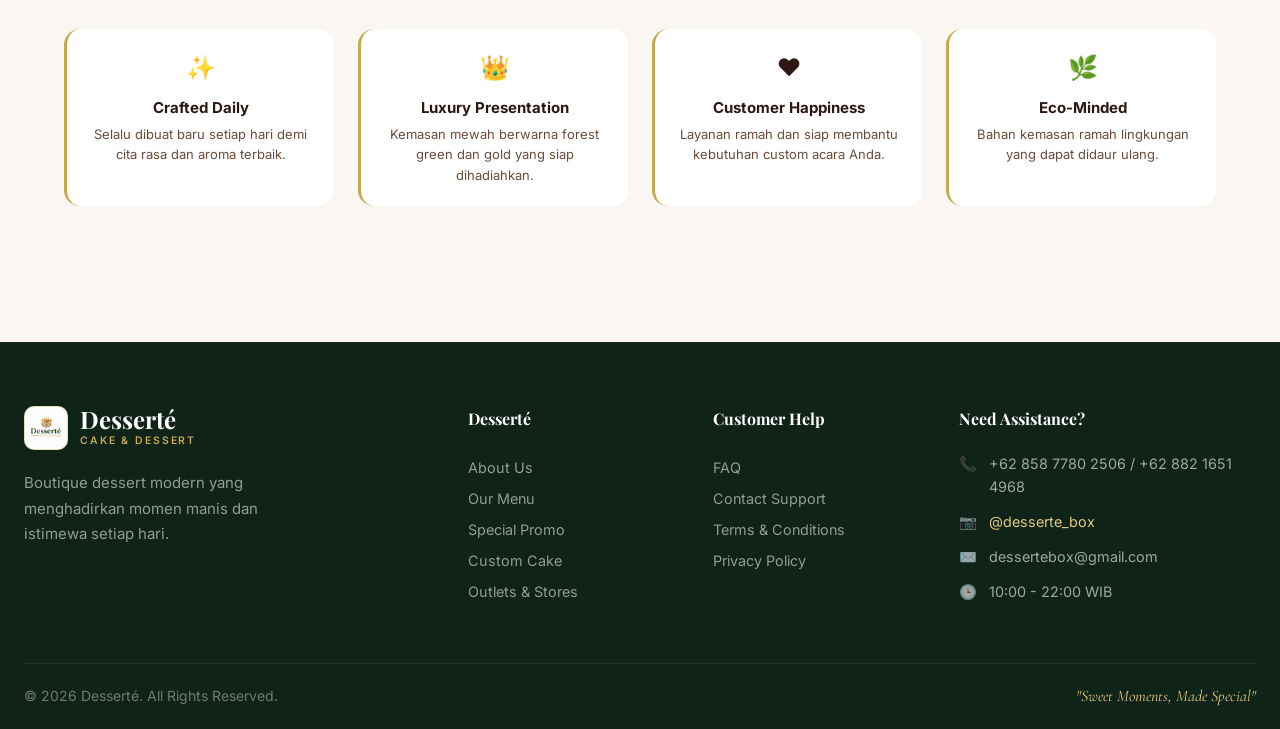
==== commit 2f9d1c8b: "Update contact info: WhatsApp, Phone, Instagram @desserte_box, and Email" ====
--- a/about.html
+++ b/about.html
@@ -253,8 +253,9 @@
           </div>
           <div>
             <h4 class="footer-col-title">Need Assistance?</h4>
-            <div class="footer-contact-item"><span>📞</span><span>+62 21 5789-2200</span></div>
-            <div class="footer-contact-item"><span>✉️</span><span>hello@desserte.id</span></div>
+            <div class="footer-contact-item"><span>📞</span><span><a href="tel:+6285877802506" style="color:inherit">+62 858 7780 2506</a> / <a href="tel:+6288216514968" style="color:inherit">+62 882 1651 4968</a></span></div>
+            <div class="footer-contact-item"><span>📷</span><span><a href="https://instagram.com/desserte_box" target="_blank" rel="noopener" style="color:var(--gold-300)">@desserte_box</a></span></div>
+            <div class="footer-contact-item"><span>✉️</span><span><a href="mailto:dessertebox@gmail.com" style="color:inherit">dessertebox@gmail.com</a></span></div>
             <div class="footer-contact-item"><span>🕒</span><span>10:00 - 22:00 WIB</span></div>
           </div>
         </div>
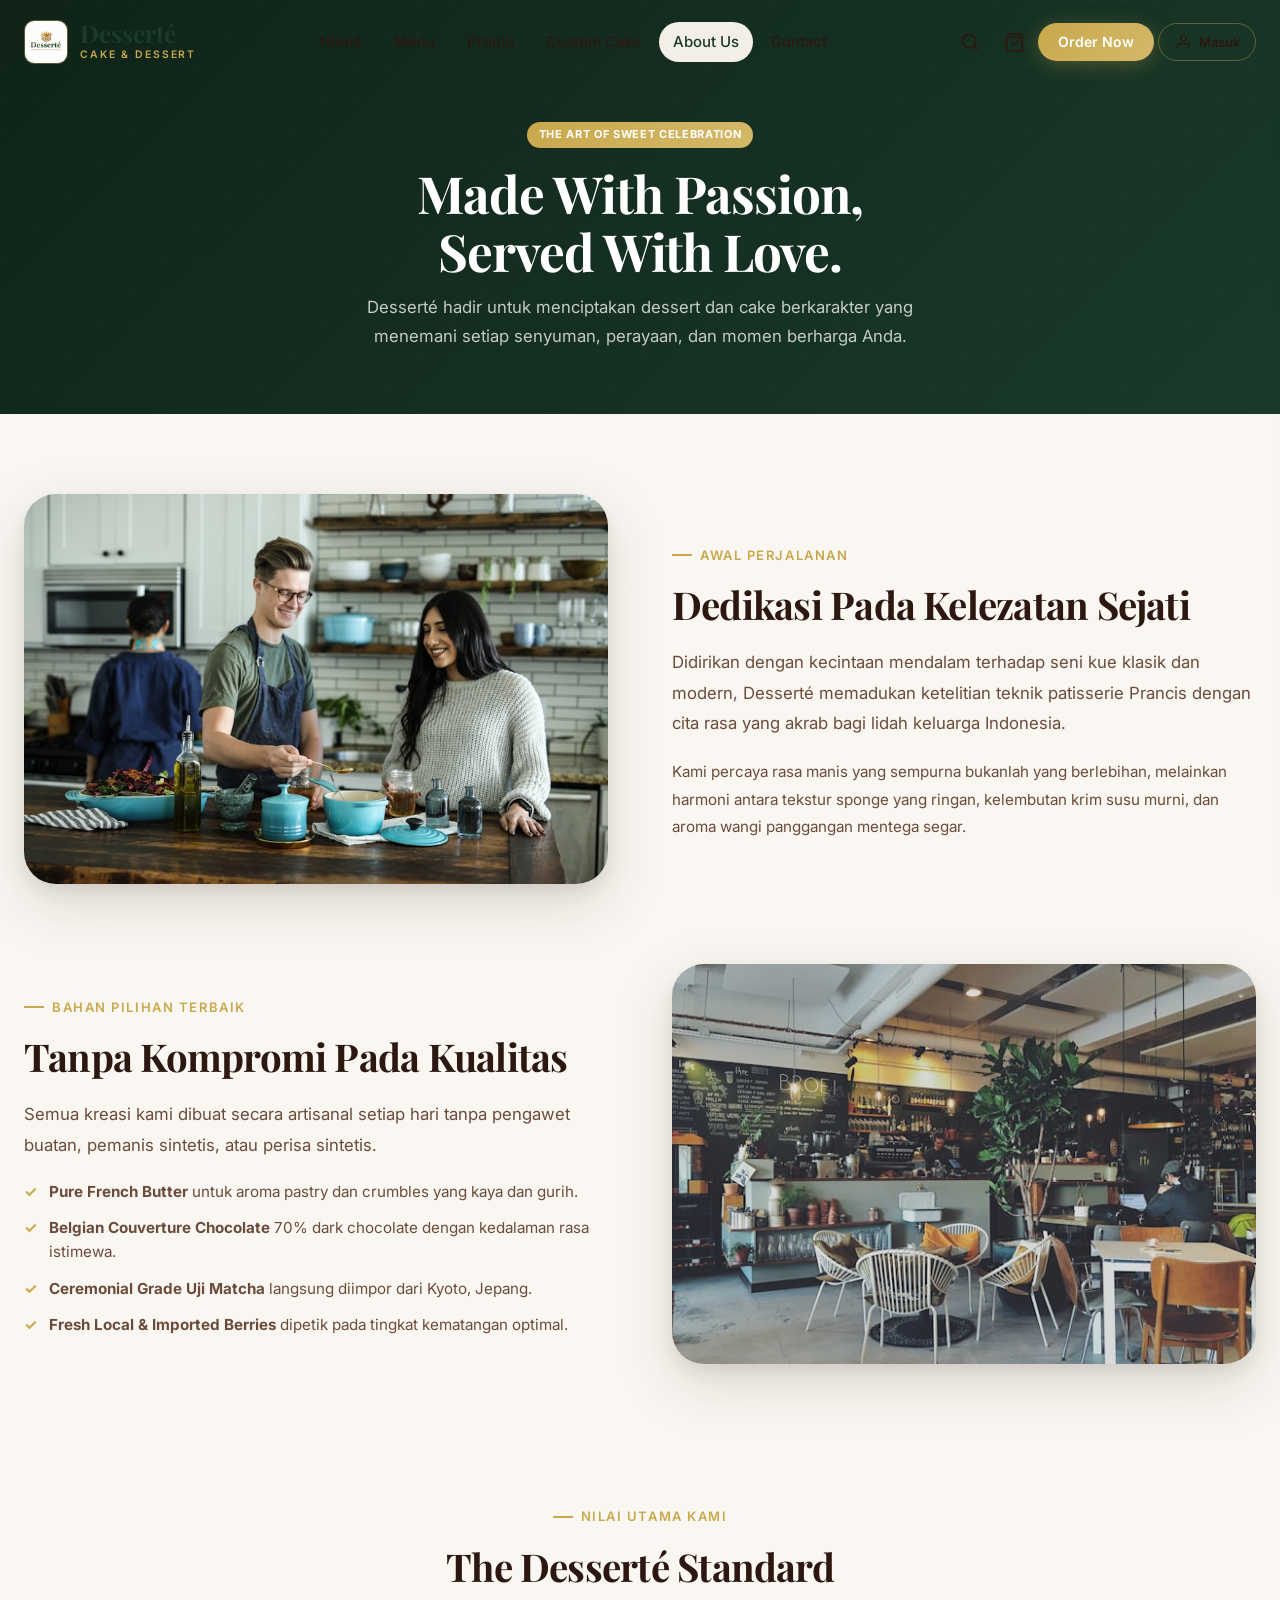
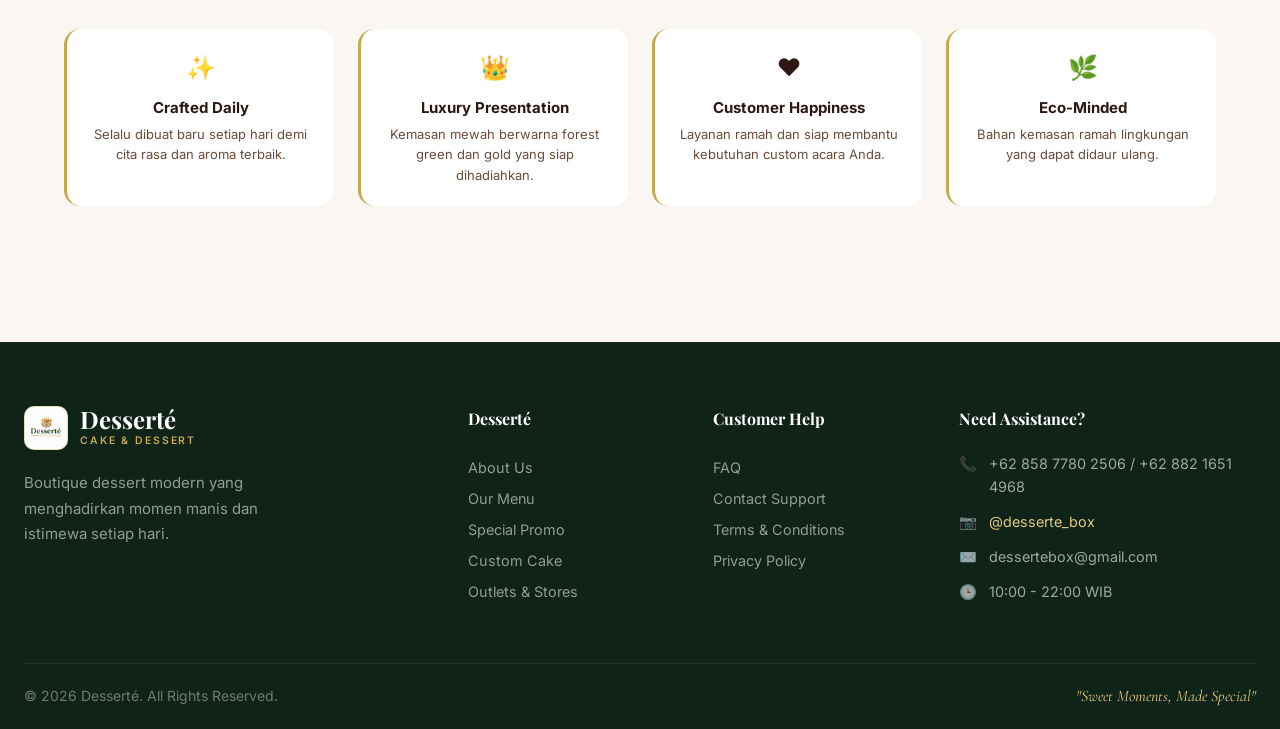
==== commit b5654b8a: "Add customer and admin authentication system, login page, admin guard, and order history tracking" ====
--- a/about.html
+++ b/about.html
@@ -92,6 +92,7 @@
           <span class="cart-badge">0</span>
         </button>
         <a href="menu.html" class="btn btn-gold btn-sm hide-mobile">Order Now</a>
+        <div id="nav-auth-container"></div>
         <button id="hamburger" aria-label="Open menu">
           <span></span><span></span><span></span>
         </button>
@@ -112,14 +113,18 @@
       </div>
       <button id="mobile-menu-close" class="btn-icon btn-ghost">✕</button>
     </div>
+    <!-- Mobile Auth Section -->
+    <div style="padding: 1rem 1.5rem; border-bottom: 1px solid var(--cream-200);">
+      <div id="mobile-auth-container"></div>
+    </div>
     <nav style="flex:1;">
       <a href="index.html" class="mobile-nav-link">Home</a>
       <a href="menu.html" class="mobile-nav-link">Menu & Katalog</a>
       <a href="promo.html" class="mobile-nav-link">Special Offers</a>
       <a href="cake.html" class="mobile-nav-link">Custom Cake</a>
-      <a href="about.html" class="mobile-nav-link">About Us</a>
+      <a href="about.html" class="mobile-nav-link active">About Us</a>
       <a href="contact.html" class="mobile-nav-link">Outlets & Stores</a>
-      <a href="admin.html" class="mobile-nav-link" style="color:var(--color-accent);font-weight:600">Admin Dashboard</a>
+      <a href="customer-orders.html" class="mobile-nav-link">Riwayat Pesanan</a>
     </nav>
   </aside>
 
@@ -342,6 +347,7 @@
   <script src="src/data/data.js"></script>
   <script src="src/js/navbar.js"></script>
   <script src="src/js/cart.js"></script>
+  <script src="src/js/auth.js"></script>
   <script src="src/js/products.js"></script>
 </body>
 </html>
--- a/src/css/components.css
+++ b/src/css/components.css
@@ -1718,3 +1718,323 @@
   .hero-headline { font-size: 2.25rem; }
   .stats-grid { grid-template-columns: 1fr; }
 }
+
+/* =============================================================================
+   AUTHENTICATION & ACCOUNT SYSTEM (PELANGGAN & ADMIN)
+   ============================================================================= */
+
+/* Navbar Auth Button */
+.nav-auth-btn {
+  display: inline-flex;
+  align-items: center;
+  gap: 0.45rem;
+  padding: 0.45rem 0.95rem;
+  border-radius: 9999px;
+  font-size: 0.8125rem;
+  font-weight: 600;
+  text-decoration: none;
+  transition: all var(--transition-fast);
+  border: 1px solid rgba(201, 168, 76, 0.4);
+}
+
+#navbar.transparent .nav-auth-btn {
+  background: rgba(255, 255, 255, 0.12);
+  color: #FFFFFF;
+}
+
+#navbar.transparent .nav-auth-btn:hover {
+  background: var(--color-accent);
+  color: #FFFFFF;
+  border-color: var(--color-accent);
+}
+
+#navbar.scrolled .nav-auth-btn {
+  background: var(--cream-100);
+  color: var(--color-primary);
+  border-color: var(--color-border);
+}
+
+#navbar.scrolled .nav-auth-btn:hover {
+  background: var(--color-accent);
+  color: #FFFFFF;
+  border-color: var(--color-accent);
+}
+
+/* User Menu & Dropdown */
+.user-menu-dropdown {
+  position: relative;
+  display: inline-block;
+}
+
+.user-avatar-btn {
+  display: inline-flex;
+  align-items: center;
+  gap: 0.5rem;
+  padding: 0.35rem 0.75rem 0.35rem 0.35rem;
+  border-radius: 9999px;
+  background: var(--cream-100);
+  border: 1px solid var(--cream-300);
+  cursor: pointer;
+  transition: all var(--transition-fast);
+  color: var(--color-text);
+  font-family: var(--font-body);
+}
+
+#navbar.transparent .user-avatar-btn {
+  background: rgba(255, 255, 255, 0.15);
+  border-color: rgba(255, 255, 255, 0.25);
+  color: #FFFFFF;
+}
+
+.user-avatar-btn:hover {
+  border-color: var(--color-accent);
+  box-shadow: 0 2px 10px rgba(0, 0, 0, 0.08);
+}
+
+.user-avatar-circle {
+  width: 28px;
+  height: 28px;
+  border-radius: 50%;
+  background: var(--color-primary);
+  color: #FFFFFF;
+  display: flex;
+  align-items: center;
+  justify-content: center;
+  font-size: 0.75rem;
+  font-weight: 700;
+  letter-spacing: -0.02em;
+}
+
+.admin-badge-btn {
+  border-color: rgba(201, 168, 76, 0.5);
+  background: rgba(201, 168, 76, 0.1);
+}
+
+.user-auth-name {
+  font-size: 0.8125rem;
+  font-weight: 600;
+}
+
+.user-dropdown-menu {
+  position: absolute;
+  top: calc(100% + 10px);
+  right: 0;
+  min-width: 240px;
+  background: #FFFFFF;
+  border-radius: var(--radius-xl);
+  box-shadow: 0 10px 30px rgba(44, 24, 16, 0.14);
+  border: 1px solid var(--cream-300);
+  display: none;
+  z-index: 1000;
+  overflow: hidden;
+  animation: authDropdownFade 0.2s cubic-bezier(0.16, 1, 0.3, 1);
+}
+
+.user-dropdown-menu.active {
+  display: block;
+}
+
+@keyframes authDropdownFade {
+  from {
+    opacity: 0;
+    transform: translateY(-8px);
+  }
+  to {
+    opacity: 1;
+    transform: translateY(0);
+  }
+}
+
+.user-dropdown-header {
+  padding: 1rem 1.15rem;
+  background: var(--cream-100);
+  border-bottom: 1px solid var(--cream-200);
+}
+
+.user-dropdown-name {
+  font-weight: 700;
+  font-size: 0.9375rem;
+  color: var(--color-primary);
+}
+
+.user-dropdown-email {
+  font-size: 0.75rem;
+  color: var(--color-text-muted);
+  word-break: break-all;
+}
+
+.user-dropdown-item {
+  display: flex;
+  align-items: center;
+  gap: 0.65rem;
+  width: 100%;
+  padding: 0.75rem 1.15rem;
+  font-size: 0.85rem;
+  font-weight: 500;
+  color: var(--color-text);
+  text-decoration: none;
+  background: transparent;
+  border: none;
+  cursor: pointer;
+  text-align: left;
+  transition: all var(--transition-fast);
+}
+
+.user-dropdown-item:hover {
+  background: var(--cream-100);
+  color: var(--color-primary);
+}
+
+.user-dropdown-item.logout-item {
+  color: #E11D48;
+  border-top: 1px solid var(--cream-200);
+}
+
+.user-dropdown-item.logout-item:hover {
+  background: #FFF1F2;
+  color: #BE123C;
+}
+
+/* Auth Page & Forms */
+.auth-page-container {
+  min-height: calc(100vh - 120px);
+  display: flex;
+  align-items: center;
+  justify-content: center;
+  padding: 6rem 1.25rem 4rem;
+  background: radial-gradient(circle at 10% 20%, rgba(201, 168, 76, 0.06) 0%, transparent 40%),
+              radial-gradient(circle at 90% 80%, rgba(26, 58, 42, 0.05) 0%, transparent 40%),
+              var(--cream-100);
+}
+
+.auth-card {
+  max-width: 480px;
+  width: 100%;
+  background: #FFFFFF;
+  border-radius: var(--radius-2xl);
+  box-shadow: 0 12px 40px rgba(44, 24, 16, 0.08);
+  border: 1px solid var(--cream-300);
+  padding: 2.5rem 2.25rem;
+  position: relative;
+}
+
+.auth-brand-logo {
+  display: flex;
+  flex-direction: column;
+  align-items: center;
+  margin-bottom: 1.75rem;
+  text-align: center;
+}
+
+.auth-brand-logo img {
+  width: 60px;
+  height: 60px;
+  border-radius: 14px;
+  object-fit: cover;
+  border: 2px solid var(--gold-300);
+  margin-bottom: 0.75rem;
+}
+
+.auth-tabs {
+  display: grid;
+  grid-template-columns: 1fr 1fr 1fr;
+  gap: 4px;
+  background: var(--cream-200);
+  padding: 4px;
+  border-radius: var(--radius-lg);
+  margin-bottom: 1.75rem;
+}
+
+.auth-tab-btn {
+  padding: 0.65rem 0.4rem;
+  border: none;
+  background: transparent;
+  font-size: 0.8125rem;
+  font-weight: 600;
+  color: var(--brown-500);
+  border-radius: var(--radius-md);
+  cursor: pointer;
+  transition: all var(--transition-fast);
+  text-align: center;
+  white-space: nowrap;
+}
+
+.auth-tab-btn.active {
+  background: #FFFFFF;
+  color: var(--color-primary);
+  box-shadow: 0 2px 8px rgba(0, 0, 0, 0.06);
+}
+
+.auth-tab-btn.admin-tab.active {
+  background: var(--green-800);
+  color: var(--gold-300);
+}
+
+.auth-input-group {
+  margin-bottom: 1.25rem;
+}
+
+.auth-demo-box {
+  margin-top: 1.75rem;
+  padding: 1.15rem;
+  background: var(--cream-100);
+  border: 1px dashed var(--gold-400);
+  border-radius: var(--radius-lg);
+  font-size: 0.8125rem;
+}
+
+.auth-demo-btn {
+  display: inline-flex;
+  align-items: center;
+  gap: 0.4rem;
+  padding: 0.4rem 0.75rem;
+  background: #FFFFFF;
+  border: 1px solid var(--cream-300);
+  border-radius: 6px;
+  font-size: 0.75rem;
+  font-weight: 600;
+  color: var(--color-primary);
+  cursor: pointer;
+  transition: all var(--transition-fast);
+  margin-top: 0.5rem;
+}
+
+.auth-demo-btn:hover {
+  background: var(--color-primary);
+  color: #FFFFFF;
+  border-color: var(--color-primary);
+}
+
+/* Customer Orders Page Styles */
+.orders-hero {
+  background: linear-gradient(135deg, var(--green-900) 0%, var(--green-800) 100%);
+  color: #FFFFFF;
+  padding: 7.5rem 0 3.5rem;
+  position: relative;
+}
+
+.order-history-card {
+  background: #FFFFFF;
+  border-radius: var(--radius-xl);
+  border: 1px solid var(--cream-300);
+  box-shadow: var(--shadow-sm);
+  padding: 1.5rem;
+  margin-bottom: 1.25rem;
+  transition: all var(--transition-fast);
+}
+
+.order-history-card:hover {
+  border-color: var(--gold-400);
+  box-shadow: var(--shadow-md);
+}
+
+.order-history-header {
+  display: flex;
+  justify-content: space-between;
+  align-items: center;
+  border-bottom: 1px solid var(--cream-200);
+  padding-bottom: 1rem;
+  margin-bottom: 1rem;
+  flex-wrap: wrap;
+  gap: 0.75rem;
+}
